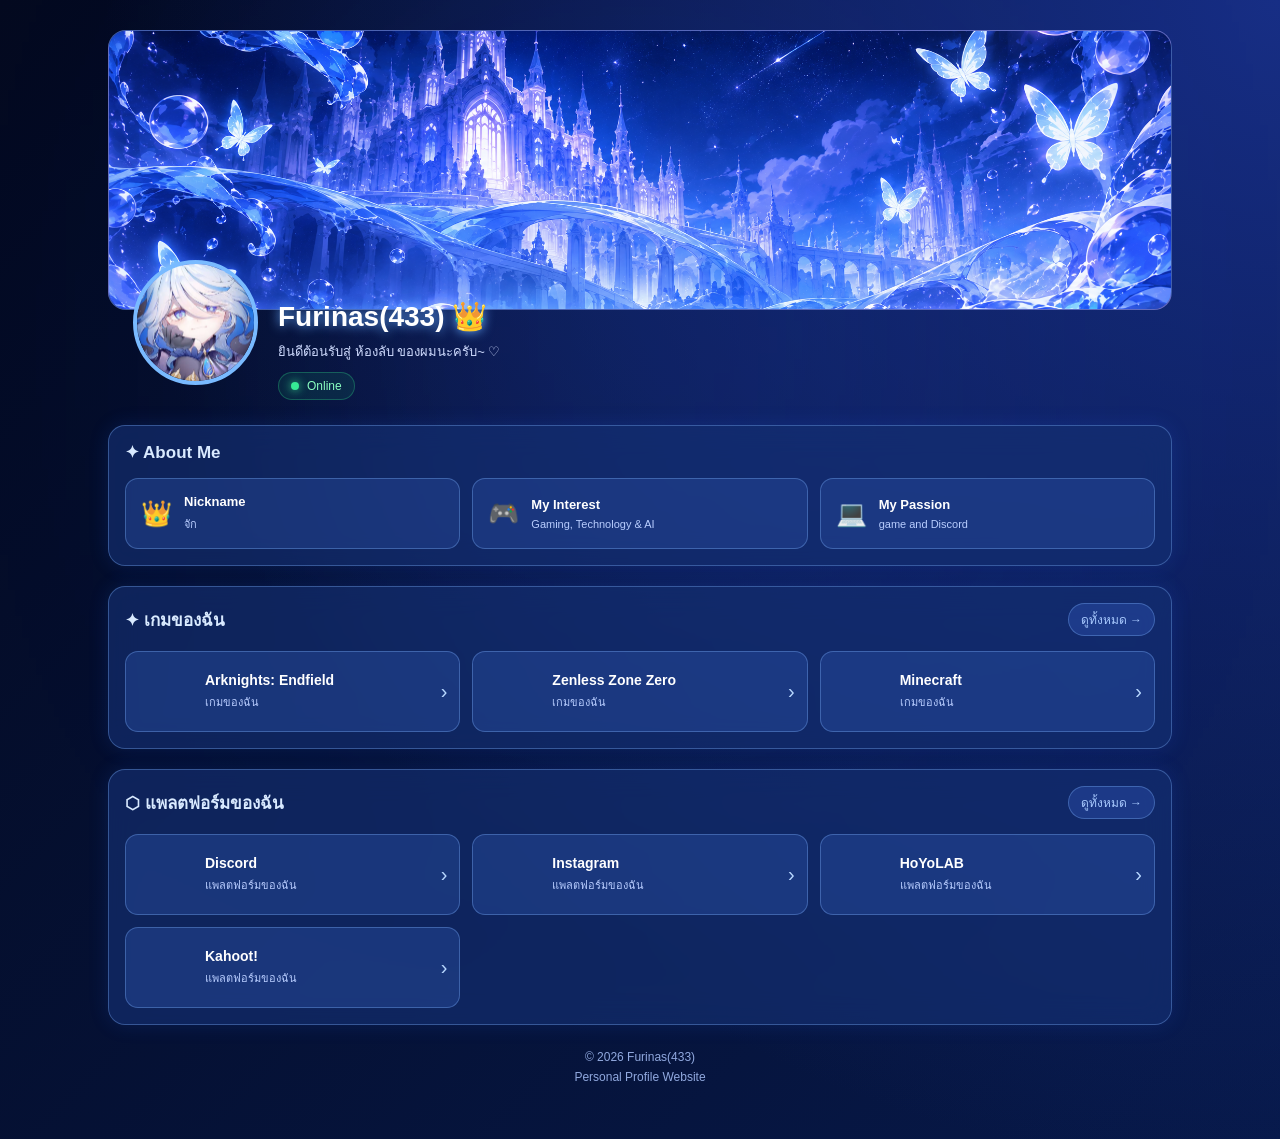
==== index.html @ 74229352 "Update index.html" ====
<!DOCTYPE html>
<html lang="th">

<head>
    <meta charset="UTF-8">
    <meta name="viewport" content="width=device-width, initial-scale=1.0">

    <title>Furinas(433) | My Profile</title>

    <meta name="description"
        content="Welcome to Furinas(433) personal profile">

    <meta name="theme-color" content="#07194a">

    <link rel="stylesheet" href="style.css">
</head>

<body>

    <div class="background-glow"></div>

    <main class="container">

        <!-- PROFILE -->

        <section class="profile-section">

            <div class="banner">
                <img src="assets/dac7e31b39fbcbecc835e77c0aeea95e2372d7ae2f9795c9f691d461fdf12d91.png
" alt="Profile Banner">
            </div>

            <div class="profile-info">

                <div class="profile-avatar">
                    <img src="assets/images.jpeg" alt="Profile">
                </div>

                <div class="profile-text">

                    <h1>Furinas(433) 👑</h1>

                    <p>
                        ยินดีต้อนรับสู่ ห้องลับ ของผมนะครับ~ ♡
                    </p>

                    <div class="online-status">
                        <span class="status-dot"></span>
                        <span>Online</span>
                    </div>

                </div>

            </div>

        </section>


        <!-- ABOUT ME -->

        <section class="content-section about-section">

            <div class="section-header">
                <h2>✦ About Me</h2>
            </div>

            <div class="about-content">

                <div class="about-item">
                    <span class="about-icon">👑</span>
                    <div>
                        <h3>Nickname</h3>
                        <p>จัก</p>
                    </div>
                </div>

                <div class="about-item">
                    <span class="about-icon">🎮</span>
                    <div>
                        <h3>My Interest</h3>
                        <p>Gaming, Technology & AI</p>
                    </div>
                </div>

                <div class="about-item">
                    <span class="about-icon">💻</span>
                    <div>
                        <h3>My Passion</h3>
                        <p>game and Discord</p>
                    </div>
                </div>

            </div>

        </section>


        <!-- GAMES -->

        <section class="content-section">

            <div class="section-header">
                <h2>✦ เกมของฉัน</h2>
                <a href="detail.html?type=games">ดูทั้งหมด →</a>
            </div>

            <div class="card-container" id="gamesGrid"></div>

        </section>


        <!-- PLATFORMS -->

        <section class="content-section">

            <div class="section-header">
                <h2>⬡ แพลตฟอร์มของฉัน</h2>
                <a href="detail.html?type=platforms">ดูทั้งหมด →</a>
            </div>

            <div class="card-container" id="platformsGrid"></div>

        </section>


        <!-- FOOTER -->

        <footer>
            <p>© 2026 Furinas(433)</p>
            <p>Personal Profile Website</p>
        </footer>

    </main>

    <script src="main.js"></script>

</body>
</html>
---- style.css ----
/* =====================================
   FURINAS(433) PROFILE WEBSITE
   COMPLETE STYLESHEET
===================================== */

:root {
    --blue: #398cff;
    --light-blue: #79c5ff;
    --purple: #765cff;
    --dark: #050b29;
    --glass: rgba(20, 48, 115, 0.65);
    --border: rgba(130, 180, 255, 0.35);
}

* {
    margin: 0;
    padding: 0;
    box-sizing: border-box;
}

body {
    min-height: 100vh;
    font-family: Arial, sans-serif;
    color: white;

    background:
        radial-gradient(circle at 50% 0%, #172e85, transparent 45%),
        linear-gradient(135deg, #03091f, #07194a, #100b35);

    background-size: 200% 200%;
    animation: backgroundMove 15s ease infinite;

    overflow-x: hidden;
}

@keyframes backgroundMove {
    0% { background-position: 0% 50%; }
    50% { background-position: 100% 50%; }
    100% { background-position: 0% 50%; }
}

/* BACKGROUND GLOW */

.background-glow {
    position: fixed;
    width: 500px;
    height: 500px;
    background: #315eff;
    filter: blur(180px);
    opacity: 0.2;
    top: 10%;
    left: 30%;
    pointer-events: none;
    z-index: -1;

    animation: glowMove 8s ease-in-out infinite alternate;
}

@keyframes glowMove {
    from {
        transform: translate(-30px, -20px);
        opacity: 0.15;
    }

    to {
        transform: translate(40px, 30px);
        opacity: 0.35;
    }
}

/* MAIN CONTAINER */

.container {
    width: 100%;
    max-width: 1100px;
    margin: auto;
    padding: 30px 18px;
}

/* PROFILE */

.profile-section {
    position: relative;
    margin-bottom: 25px;
}

.banner {
    width: 100%;
    height: 280px;
    overflow: hidden;
    border-radius: 18px;
    border: 1px solid var(--border);

    background: linear-gradient(120deg, #182c79, #5948a5);

    animation: bannerGlow 4s ease-in-out infinite alternate;
}

.banner img {
    width: 100%;
    height: 100%;
    object-fit: cover;
}

@keyframes bannerGlow {
    from {
        box-shadow: 0 0 15px #2865ff44;
    }

    to {
        box-shadow: 0 0 30px #765cff88;
    }
}

/* PROFILE INFO */

.profile-info {
    display: flex;
    align-items: center;
    gap: 20px;
    margin-top: -65px;
    padding-left: 25px;
    position: relative;
}

.profile-avatar {
    width: 125px;
    height: 125px;
    border-radius: 50%;
    overflow: hidden;
    border: 4px solid #79baff;
    background: #182d6d;
    flex-shrink: 0;

    animation: avatarGlow 3s ease-in-out infinite alternate;
}

.profile-avatar img {
    width: 100%;
    height: 100%;
    object-fit: cover;
}

@keyframes avatarGlow {
    from { box-shadow: 0 0 10px #398cff; }
    to { box-shadow: 0 0 25px #765cff; }
}

.profile-text {
    padding-top: 55px;
}

.profile-text h1 {
    font-size: 28px;
    text-shadow: 0 0 12px #65aaff;
}

.profile-text p {
    margin-top: 8px;
    font-size: 13px;
    color: #d0dcff;
}

/* ONLINE STATUS */

.online-status {
    display: inline-flex;
    align-items: center;
    gap: 8px;
    margin-top: 10px;
    padding: 6px 12px;
    border-radius: 20px;

    background: rgba(30, 180, 110, 0.12);
    border: 1px solid rgba(50, 220, 140, 0.3);

    color: #8affc1;
    font-size: 12px;
}

.status-dot {
    width: 8px;
    height: 8px;
    border-radius: 50%;
    background: #36e995;
    box-shadow: 0 0 10px #36e995;

    animation: statusPulse 2s infinite;
}

@keyframes statusPulse {
    0%, 100% {
        opacity: 1;
        box-shadow: 0 0 10px #36e995;
    }

    50% {
        opacity: 0.5;
        box-shadow: 0 0 3px #36e995;
    }
}

/* CONTENT SECTION */

.content-section {
    margin-top: 20px;
    padding: 16px;
    border-radius: 17px;

    background: var(--glass);
    border: 1px solid var(--border);

    box-shadow: 0 0 20px rgba(40, 100, 255, 0.15);
    backdrop-filter: blur(15px);

    animation: fadeIn 0.8s ease both;
}

@keyframes fadeIn {
    from {
        opacity: 0;
        transform: translateY(20px);
    }

    to {
        opacity: 1;
        transform: translateY(0);
    }
}

/* SECTION HEADER */

.section-header {
    display: flex;
    align-items: center;
    justify-content: space-between;
    margin-bottom: 15px;
}

.section-header h2 {
    font-size: 17px;
    color: #d9eaff;
}

.section-header a {
    color: #a9caff;
    text-decoration: none;
    font-size: 12px;
    padding: 6px 12px;
    border-radius: 20px;

    background: rgba(80, 130, 255, 0.2);
    border: 1px solid var(--border);
}

.section-header a:hover {
    box-shadow: 0 0 12px #398cff;
}

/* ABOUT ME */

.about-content {
    display: grid;
    grid-template-columns: repeat(3, 1fr);
    gap: 12px;
}

.about-item {
    display: flex;
    align-items: center;
    gap: 12px;
    padding: 15px;
    border-radius: 13px;

    background: rgba(50, 90, 180, 0.3);
    border: 1px solid var(--border);

    transition: 0.3s ease;
}

.about-item:hover {
    border-color: var(--light-blue);
    box-shadow: 0 0 15px #398cff55;
    transform: translateY(-3px);
}

.about-icon {
    font-size: 25px;
}

.about-item h3 {
    font-size: 13px;
    margin-bottom: 6px;
}

.about-item p {
    font-size: 11px;
    color: #b9ceff;
}

/* CARD CONTAINER */

.card-container {
    display: grid;
    grid-template-columns: repeat(3, 1fr);
    gap: 12px;
}

/* GAME & PLATFORM CARD */

.item-card {
    display: flex;
    align-items: center;
    gap: 12px;
    min-width: 0;
    padding: 12px;
    border-radius: 13px;

    border: 1px solid var(--border);
    background: rgba(50, 90, 180, 0.35);

    text-decoration: none;
    color: white;

    transition: 0.3s ease;
    animation: cardAppear 0.7s ease both;
}

.item-card:hover {
    transform: translateY(-5px) scale(1.02);

    background: rgba(70, 120, 230, 0.45);

    box-shadow:
        0 0 15px #398cff88,
        0 0 30px #765cff44;

    border-color: var(--light-blue);
}

.item-card img {
    width: 55px;
    height: 55px;
    object-fit: cover;
    border-radius: 10px;
    flex-shrink: 0;
}

.item-info {
    flex: 1;
    min-width: 0;
}

.item-info h3 {
    font-size: 14px;
    overflow-wrap: anywhere;
}

.item-info p {
    font-size: 11px;
    color: #b9ceff;
    margin-top: 5px;
}

.item-arrow {
    color: #b8d8ff;
    font-size: 20px;
}

@keyframes cardAppear {
    from {
        opacity: 0;
        transform: translateY(15px);
    }

    to {
        opacity: 1;
        transform: translateY(0);
    }
}

/* DETAIL PAGE */

.back-button {
    display: inline-block;
    color: #b8d8ff;
    text-decoration: none;

    padding: 10px 16px;
    margin-bottom: 20px;

    border-radius: 10px;
    background: rgba(50, 90, 180, 0.35);
    border: 1px solid var(--border);
}

.back-button:hover {
    box-shadow: 0 0 15px #398cff;
}

.detail-hero {
    display: grid;
    grid-template-columns: 1fr 1.3fr;
    gap: 25px;
    padding: 22px;
    margin-top: 15px;

    border-radius: 18px;
    background: rgba(20, 48, 115, 0.65);
    border: 1px solid var(--border);

    box-shadow: 0 0 25px rgba(40, 100, 255, 0.2);
    animation: fadeIn 0.8s ease both;
}

.detail-image {
    width: 100%;
    aspect-ratio: 16 / 10;
    overflow: hidden;
    border-radius: 14px;

    background: linear-gradient(135deg, #182c79, #5948a5);
}

.detail-image img {
    width: 100%;
    height: 100%;
    object-fit: cover;
}

.detail-content {
    display: flex;
    flex-direction: column;
    justify-content: center;
}

.detail-label {
    color: #79c5ff;
    font-size: 11px;
    letter-spacing: 2px;
    margin-bottom: 15px;
}

.detail-content h1 {
    font-size: 26px;
    margin-bottom: 12px;
}

.detail-content p {
    color: #c4d5ff;
    line-height: 1.8;
}

/* FOOTER */

footer {
    text-align: center;
    padding: 25px 10px;
    color: #91a9df;
    font-size: 12px;
}

footer p + p {
    margin-top: 6px;
}

/* RESPONSIVE */

@media (max-width: 700px) {

    .container {
        padding: 15px 8px;
    }

    .banner {
        height: 190px;
        border-radius: 12px;
    }

    .profile-info {
        gap: 12px;
        padding-left: 12px;
        margin-top: -48px;
    }

    .profile-avatar {
        width: 95px;
        height: 95px;
    }

    .profile-text {
        padding-top: 40px;
    }

    .profile-text h1 {
        font-size: 21px;
    }

    .profile-text p {
        font-size: 11px;
    }

    .content-section {
        padding: 11px;
    }

    .about-content {
        grid-template-columns: 1fr;
    }

    .card-container {
        gap: 8px;
    }

    .item-card {
        padding: 8px;
        gap: 7px;
    }

    .item-card img {
        width: 42px;
        height: 42px;
    }

    .item-info h3 {
        font-size: 11px;
    }

    .item-info p {
        font-size: 9px;
    }

    .item-arrow {
        font-size: 14px;
    }

    .detail-hero {
        grid-template-columns: 1fr;
        padding: 14px;
    }

    .detail-content h1 {
        font-size: 21px;
    }
}

@media (max-width: 380px) {

    .card-container {
        grid-template-columns: 1fr;
    }

}

/* ACCESSIBILITY */

@media (prefers-reduced-motion: reduce) {

    *,
    *::before,
    *::after {
        animation-duration: 0.01ms !important;
        animation-iteration-count: 1 !important;
        transition-duration: 0.01ms !important;
    }

}
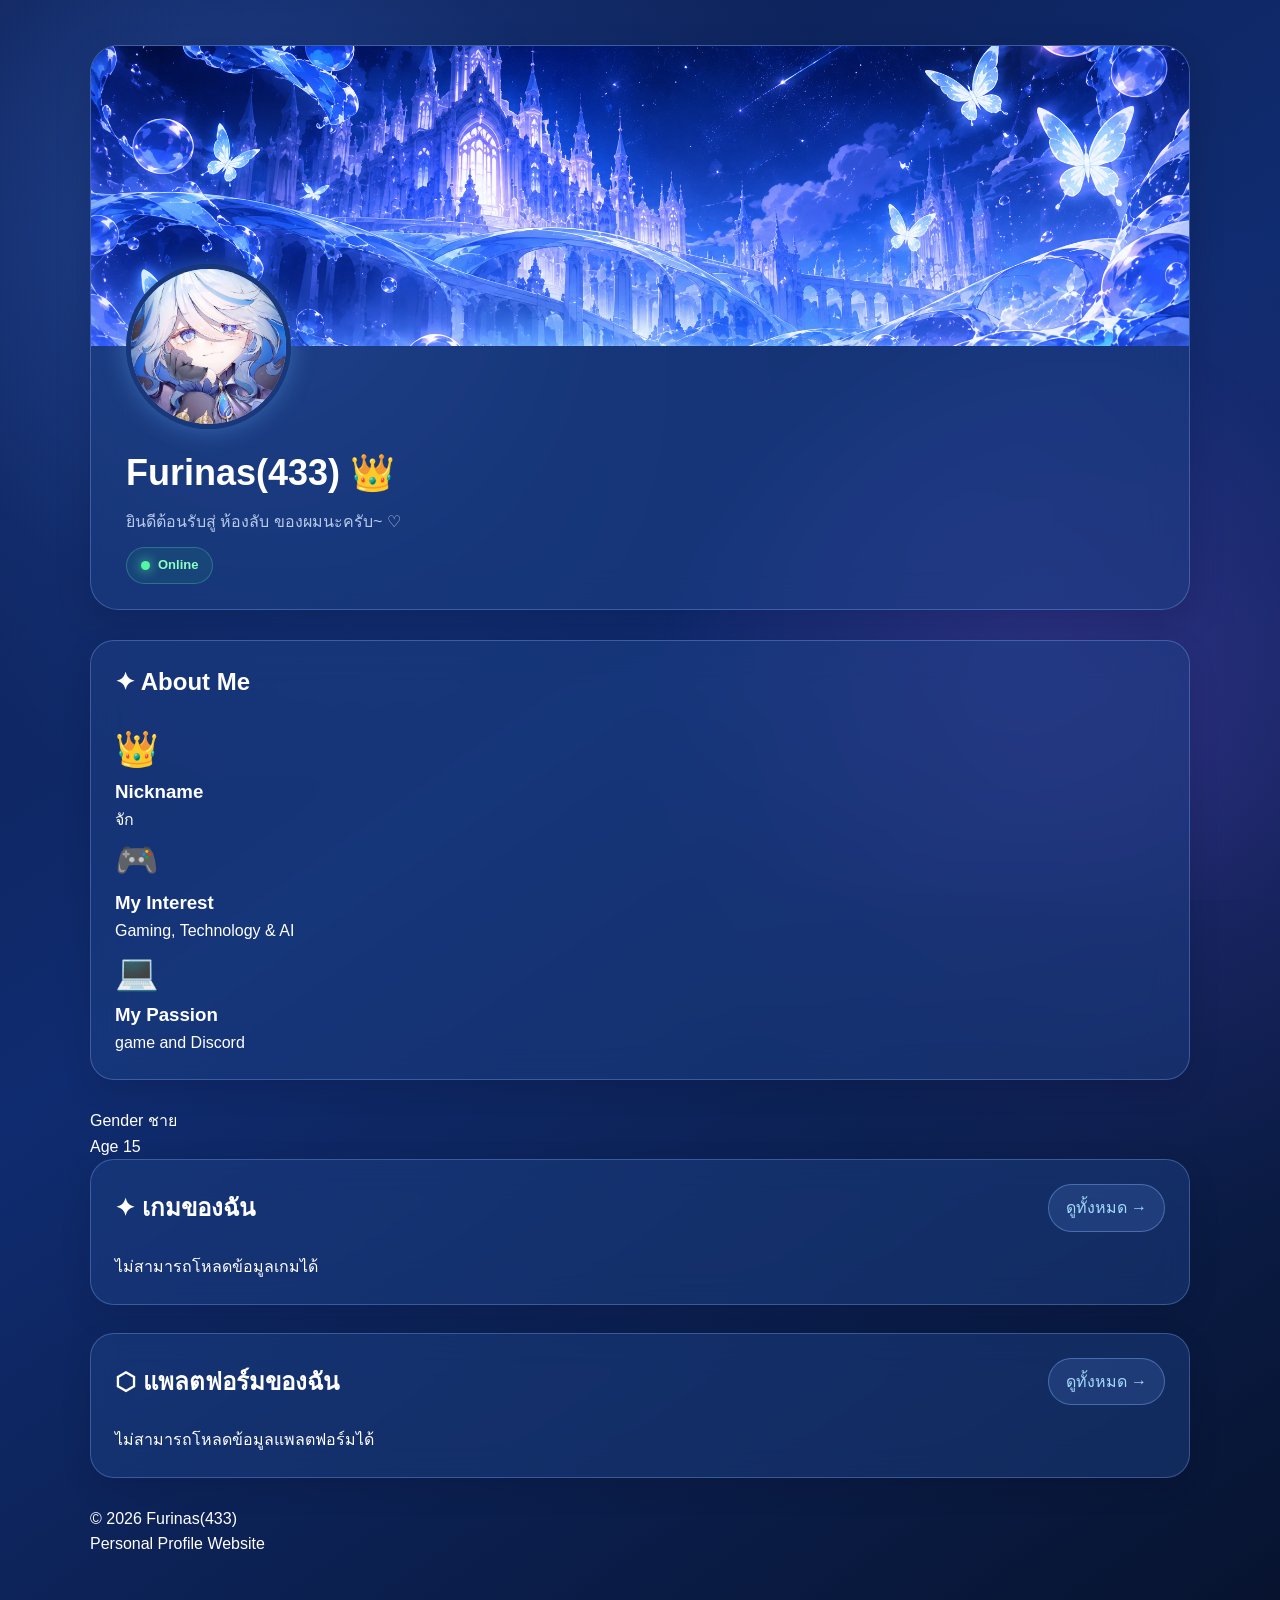
==== commit f56f4c93: "Update index.html" ====
--- a/index.html
+++ b/index.html
@@ -95,7 +95,17 @@
 
         </section>
 
+<div class="profile-info">
+    <div class="info-item">
+        <span class="info-label">Gender</span>
+        <span class="info-value">ชาย</span>
+    </div>
 
+    <div class="info-item">
+        <span class="info-label">Age</span>
+        <span class="info-value">15</span>
+    </div>
+</div>
         <!-- GAMES -->
 
         <section class="content-section">
--- a/style.css
+++ b/style.css
@@ -1,568 +1,785 @@
 
-/* =====================================
-   FURINAS(433) PROFILE WEBSITE
-   COMPLETE STYLESHEET
-===================================== */
+/* =========================================
+   FURINAS(433) - FUTURISTIC PROFILE
+   BLUE / PURPLE GLASS UI
+========================================= */
 
 :root {
-    --blue: #398cff;
-    --light-blue: #79c5ff;
-    --purple: #765cff;
-    --dark: #050b29;
-    --glass: rgba(20, 48, 115, 0.65);
-    --border: rgba(130, 180, 255, 0.35);
+  --blue: #70caff;
+  --light-blue: #a5dcff;
+  --purple: #9b83ff;
+  --dark: #07132f;
+  --dark-blue: #10275d;
+  --glass: rgba(30, 65, 135, 0.48);
+  --border: rgba(135, 180, 255, 0.32);
+  --white: #ffffff;
+  --muted: #b8cbed;
+  --radius: 24px;
 }
 
 * {
-    margin: 0;
-    padding: 0;
-    box-sizing: border-box;
+  margin: 0;
+  padding: 0;
+  box-sizing: border-box;
+}
+
+html {
+  scroll-behavior: smooth;
 }
 
 body {
-    min-height: 100vh;
-    font-family: Arial, sans-serif;
-    color: white;
-
-    background:
-        radial-gradient(circle at 50% 0%, #172e85, transparent 45%),
-        linear-gradient(135deg, #03091f, #07194a, #100b35);
-
-    background-size: 200% 200%;
-    animation: backgroundMove 15s ease infinite;
-
-    overflow-x: hidden;
-}
-
-@keyframes backgroundMove {
-    0% { background-position: 0% 50%; }
-    50% { background-position: 100% 50%; }
-    100% { background-position: 0% 50%; }
-}
-
-/* BACKGROUND GLOW */
+  min-height: 100vh;
+  font-family: Arial, "Noto Sans Thai", sans-serif;
+  color: var(--white);
+  background:
+    radial-gradient(
+      circle at 15% 10%,
+      rgba(47, 91, 190, 0.42),
+      transparent 35%
+    ),
+    radial-gradient(
+      circle at 90% 45%,
+      rgba(91, 58, 180, 0.24),
+      transparent 35%
+    ),
+    linear-gradient(
+      145deg,
+      #0b1b49,
+      #102c70 45%,
+      #07132f
+    );
+  overflow-x: hidden;
+  line-height: 1.6;
+}
+
+a {
+  color: inherit;
+  text-decoration: none;
+}
+
+button,
+input {
+  font: inherit;
+}
+
+img {
+  max-width: 100%;
+}
+
+/* =========================================
+   BACKGROUND
+========================================= */
 
 .background-glow {
-    position: fixed;
-    width: 500px;
-    height: 500px;
-    background: #315eff;
-    filter: blur(180px);
-    opacity: 0.2;
-    top: 10%;
-    left: 30%;
-    pointer-events: none;
-    z-index: -1;
-
-    animation: glowMove 8s ease-in-out infinite alternate;
-}
-
-@keyframes glowMove {
-    from {
-        transform: translate(-30px, -20px);
-        opacity: 0.15;
-    }
-
-    to {
-        transform: translate(40px, 30px);
-        opacity: 0.35;
-    }
-}
-
-/* MAIN CONTAINER */
+  position: fixed;
+  inset: 0;
+  pointer-events: none;
+  z-index: -1;
+  background:
+    radial-gradient(
+      circle at 20% 30%,
+      rgba(87, 150, 255, 0.12),
+      transparent 30%
+    ),
+    radial-gradient(
+      circle at 80% 75%,
+      rgba(159, 106, 255, 0.12),
+      transparent 30%
+    );
+  animation: backgroundPulse 8s ease-in-out infinite alternate;
+}
+
+@keyframes backgroundPulse {
+  from {
+    opacity: 0.55;
+  }
+
+  to {
+    opacity: 1;
+  }
+}
+
+/* =========================================
+   MAIN CONTAINER
+========================================= */
 
 .container {
-    width: 100%;
-    max-width: 1100px;
-    margin: auto;
-    padding: 30px 18px;
-}
-
-/* PROFILE */
+  position: relative;
+  width: min(100% - 30px, 1100px);
+  margin: 0 auto;
+  padding: 30px 0;
+}
+
+/* =========================================
+   PROFILE HEADER
+========================================= */
 
 .profile-section {
-    position: relative;
-    margin-bottom: 25px;
+  position: relative;
+  margin-bottom: 30px;
+  padding: 0 0 25px;
+  border: 1px solid var(--border);
+  border-radius: 28px;
+  background: var(--glass);
+  overflow: hidden;
+  backdrop-filter: blur(18px);
+  -webkit-backdrop-filter: blur(18px);
+  box-shadow: 0 12px 35px rgba(0, 0, 30, 0.18);
 }
 
 .banner {
-    width: 100%;
-    height: 280px;
-    overflow: hidden;
-    border-radius: 18px;
-    border: 1px solid var(--border);
-
-    background: linear-gradient(120deg, #182c79, #5948a5);
-
-    animation: bannerGlow 4s ease-in-out infinite alternate;
+  width: 100%;
+  height: 230px;
+  overflow: hidden;
+  background: linear-gradient(120deg, #244a9c, #59459d);
 }
 
 .banner img {
-    width: 100%;
-    height: 100%;
-    object-fit: cover;
-}
-
-@keyframes bannerGlow {
-    from {
-        box-shadow: 0 0 15px #2865ff44;
-    }
-
-    to {
-        box-shadow: 0 0 30px #765cff88;
-    }
-}
-
-/* PROFILE INFO */
-
-.profile-info {
-    display: flex;
+  width: 100%;
+  height: 100%;
+  display: block;
+  object-fit: cover;
+}
+
+.profile-avatar {
+  position: relative;
+  width: 145px;
+  height: 145px;
+  margin: -72px 0 15px 35px;
+  border-radius: 50%;
+  border: 5px solid #193879;
+  background: linear-gradient(135deg, #70caff, #9b83ff);
+  overflow: hidden;
+  box-shadow: 0 0 25px rgba(105, 178, 255, 0.4);
+}
+
+.profile-avatar img {
+  width: 100%;
+  height: 100%;
+  display: block;
+  object-fit: cover;
+}
+
+.profile-text {
+  padding: 0 35px;
+}
+
+.profile-text h1 {
+  font-size: clamp(25px, 5vw, 36px);
+  font-weight: 800;
+  margin-bottom: 7px;
+  overflow-wrap: anywhere;
+}
+
+.profile-text p {
+  color: var(--muted);
+  font-size: 16px;
+}
+
+/* ONLINE STATUS */
+
+.online-status {
+  display: inline-flex;
+  align-items: center;
+  gap: 8px;
+  margin-top: 13px;
+  padding: 7px 14px;
+  border: 1px solid rgba(100, 255, 180, 0.25);
+  border-radius: 30px;
+  background: rgba(30, 190, 120, 0.1);
+  color: #8dffc1;
+  font-size: 13px;
+  font-weight: 700;
+}
+
+.status-dot {
+  width: 9px;
+  height: 9px;
+  border-radius: 50%;
+  background: #55f5a3;
+  box-shadow: 0 0 12px #55f5a3;
+  animation: statusPulse 1.8s infinite;
+}
+
+@keyframes statusPulse {
+  50% {
+    opacity: 0.4;
+    box-shadow: 0 0 3px #55f5a3;
+  }
+}
+
+/* =========================================
+   GENERAL CONTENT SECTIONS
+========================================= */
+
+.content-section,
+.about-section,
+.games-section,
+.platforms-section,
+.section {
+  margin-bottom: 28px;
+  padding: 24px;
+  border: 1px solid var(--border);
+  border-radius: var(--radius);
+  background: var(--glass);
+  backdrop-filter: blur(18px);
+  -webkit-backdrop-filter: blur(18px);
+  box-shadow: 0 10px 30px rgba(0, 0, 30, 0.14);
+}
+
+/* SECTION HEADER */
+
+.section-header {
+  display: flex;
+  align-items: center;
+  justify-content: space-between;
+  gap: 15px;
+  margin-bottom: 22px;
+}
+
+.section-header h2 {
+  font-size: 24px;
+  font-weight: 800;
+  line-height: 1.4;
+}
+
+.section-header a,
+.view-all {
+  flex-shrink: 0;
+  padding: 10px 17px;
+  border: 1px solid rgba(135, 180, 255, 0.4);
+  border-radius: 30px;
+  background: rgba(100, 145, 230, 0.17);
+  color: var(--light-blue);
+  transition: 0.25s ease;
+}
+
+.section-header a:hover,
+.view-all:hover {
+  background: rgba(115, 170, 255, 0.3);
+  box-shadow: 0 0 18px rgba(105, 175, 255, 0.2);
+}
+
+/* =========================================
+   ABOUT ME
+========================================= */
+
+.about-grid {
+  display: grid;
+  grid-template-columns: 1fr;
+  gap: 14px;
+}
+
+.about-card {
+  display: flex;
+  align-items: center;
+  gap: 17px;
+  padding: 20px;
+  border: 1px solid var(--border);
+  border-radius: 19px;
+  background: rgba(105, 150, 225, 0.13);
+  transition: 0.25s ease;
+}
+
+.about-card:hover {
+  transform: translateY(-3px);
+  border-color: var(--blue);
+  background: rgba(105, 150, 225, 0.22);
+}
+
+.about-icon {
+  font-size: 35px;
+  flex-shrink: 0;
+}
+
+.about-info h3 {
+  font-size: 18px;
+  margin-bottom: 3px;
+}
+
+.about-info p {
+  color: var(--muted);
+  font-size: 15px;
+  overflow-wrap: anywhere;
+}
+
+/* =========================================
+   GAME AND PLATFORM CARDS
+   HORIZONTAL LONG STYLE
+========================================= */
+
+.card-container,
+#gamesGrid,
+#platformsGrid {
+  display: grid;
+  grid-template-columns: minmax(0, 1fr);
+  gap: 14px;
+  width: 100%;
+}
+
+/* CARD */
+
+.item-card {
+  display: flex;
+  flex-direction: row;
+  align-items: center;
+  gap: 18px;
+  width: 100%;
+  min-width: 0;
+  min-height: 108px;
+  padding: 15px 19px;
+  border: 1px solid var(--border);
+  border-radius: 21px;
+  background: rgba(80, 125, 210, 0.16);
+  transition:
+    transform 0.25s ease,
+    border-color 0.25s ease,
+    background 0.25s ease,
+    box-shadow 0.25s ease;
+}
+
+.item-card:hover {
+  transform: translateY(-3px);
+  border-color: rgba(125, 210, 255, 0.8);
+  background: rgba(95, 145, 235, 0.25);
+  box-shadow: 0 8px 25px rgba(75, 155, 255, 0.16);
+}
+
+/* CARD IMAGE */
+
+.item-card img {
+  flex: 0 0 76px;
+  width: 76px;
+  height: 76px;
+  object-fit: contain;
+  border-radius: 15px;
+}
+
+/* CARD INFO */
+
+.item-info {
+  flex: 1;
+  min-width: 0;
+  text-align: left;
+}
+
+.item-info h3 {
+  color: #fff;
+  font-size: 18px;
+  font-weight: 800;
+  line-height: 1.45;
+  overflow-wrap: anywhere;
+  word-break: normal;
+}
+
+.item-info p {
+  margin-top: 5px;
+  color: var(--muted);
+  font-size: 14px;
+  line-height: 1.5;
+  overflow-wrap: anywhere;
+}
+
+/* CARD ARROW */
+
+.item-arrow {
+  flex-shrink: 0;
+  margin-left: auto;
+  color: var(--light-blue);
+  font-size: 27px;
+  transition: transform 0.25s ease;
+}
+
+.item-card:hover .item-arrow {
+  transform: translateX(5px);
+}
+
+/* =========================================
+   DETAIL PAGE
+========================================= */
+
+.back-button {
+  display: inline-flex;
+  align-items: center;
+  gap: 9px;
+  margin-bottom: 22px;
+  padding: 11px 18px;
+  border: 1px solid var(--border);
+  border-radius: 30px;
+  background: rgba(80, 125, 210, 0.2);
+  color: var(--light-blue);
+  transition: 0.25s ease;
+}
+
+.back-button:hover {
+  background: rgba(105, 160, 255, 0.3);
+  transform: translateX(-3px);
+}
+
+/* DETAIL HERO */
+
+.detail-hero {
+  display: flex;
+  flex-direction: column;
+  gap: 22px;
+  padding: 24px;
+  margin-bottom: 24px;
+  border: 1px solid var(--border);
+  border-radius: 27px;
+  background: var(--glass);
+  backdrop-filter: blur(18px);
+  -webkit-backdrop-filter: blur(18px);
+  box-shadow: 0 12px 35px rgba(0, 0, 30, 0.17);
+}
+
+.detail-image {
+  width: 100%;
+  height: 280px;
+  overflow: hidden;
+  border-radius: 21px;
+  background: linear-gradient(135deg, #203c82, #59439b);
+}
+
+.detail-image img {
+  display: block;
+  width: 100%;
+  height: 100%;
+  object-fit: cover;
+}
+
+.detail-content {
+  min-width: 0;
+}
+
+.detail-label {
+  display: inline-block;
+  margin-bottom: 10px;
+  color: var(--blue);
+  font-size: 13px;
+  font-weight: 700;
+  letter-spacing: 3px;
+}
+
+.detail-content h1 {
+  font-size: clamp(25px, 5vw, 34px);
+  line-height: 1.4;
+  overflow-wrap: anywhere;
+}
+
+.detail-content p {
+  margin-top: 10px;
+  color: var(--muted);
+  font-size: 17px;
+}
+
+/* DETAIL SECTIONS */
+
+.detail-sections {
+  display: grid;
+  gap: 20px;
+  margin-bottom: 30px;
+}
+
+.detail-section {
+  padding: 24px;
+  border: 1px solid var(--border);
+  border-radius: 23px;
+  background: var(--glass);
+  backdrop-filter: blur(18px);
+  -webkit-backdrop-filter: blur(18px);
+  box-shadow: 0 10px 30px rgba(0, 0, 30, 0.15);
+  overflow: hidden;
+}
+
+.detail-section h2 {
+  display: flex;
+  align-items: center;
+  gap: 12px;
+  margin-bottom: 20px;
+  color: #fff;
+  font-size: 22px;
+  font-weight: 800;
+}
+
+.detail-section h2::before {
+  content: "";
+  width: 5px;
+  height: 26px;
+  flex-shrink: 0;
+  border-radius: 10px;
+  background: linear-gradient(180deg, var(--blue), var(--purple));
+  box-shadow: 0 0 14px rgba(112, 202, 255, 0.65);
+}
+
+/* DETAIL FIELDS */
+
+.detail-fields {
+  display: grid;
+  grid-template-columns: minmax(0, 1fr);
+  gap: 12px;
+}
+
+.detail-field {
+  display: flex;
+  flex-direction: column;
+  gap: 7px;
+  min-width: 0;
+  padding: 17px 19px;
+  border: 1px solid rgba(150, 190, 255, 0.2);
+  border-radius: 16px;
+  background: rgba(90, 130, 210, 0.13);
+  transition: 0.25s ease;
+}
+
+.detail-field:hover {
+  border-color: rgba(120, 190, 255, 0.6);
+  background: rgba(100, 145, 230, 0.2);
+}
+
+.detail-field-label {
+  color: var(--blue);
+  font-size: 13px;
+  font-weight: 700;
+  letter-spacing: 0.4px;
+}
+
+.detail-field-value {
+  color: #fff;
+  font-size: 17px;
+  font-weight: 600;
+  line-height: 1.6;
+  overflow-wrap: anywhere;
+}
+
+/* =========================================
+   GALLERY
+========================================= */
+
+.detail-gallery {
+  display: grid;
+  grid-template-columns: repeat(2, minmax(0, 1fr));
+  gap: 14px;
+}
+
+.detail-gallery img {
+  display: block;
+  width: 100%;
+  aspect-ratio: 16 / 10;
+  object-fit: cover;
+  border: 1px solid var(--border);
+  border-radius: 17px;
+  background: rgba(90, 120, 200, 0.2);
+  transition: 0.3s ease;
+}
+
+.detail-gallery img:hover {
+  transform: scale(1.025);
+  border-color: var(--blue);
+  box-shadow: 0 0 22px rgba(100, 180, 255, 0.25);
+}
+
+/* =========================================
+   FOOTER
+========================================= */
+
+.footer {
+  padding: 25px 10px;
+  text-align: center;
+  color: #a9bee4;
+  font-size: 14px;
+  line-height: 2;
+}
+
+/* =========================================
+   TABLET
+========================================= */
+
+@media (min-width: 700px) {
+  .container {
+    width: min(100% - 50px, 1100px);
+    padding: 45px 0;
+  }
+
+  .banner {
+    height: 300px;
+  }
+
+  .profile-avatar {
+    width: 165px;
+    height: 165px;
+    margin-top: -82px;
+  }
+
+  .detail-fields {
+    grid-template-columns: repeat(2, minmax(0, 1fr));
+  }
+
+  .detail-hero {
+    flex-direction: row;
     align-items: center;
-    gap: 20px;
-    margin-top: -65px;
-    padding-left: 25px;
-    position: relative;
-}
-
-.profile-avatar {
-    width: 125px;
-    height: 125px;
-    border-radius: 50%;
-    overflow: hidden;
-    border: 4px solid #79baff;
-    background: #182d6d;
-    flex-shrink: 0;
-
-    animation: avatarGlow 3s ease-in-out infinite alternate;
-}
-
-.profile-avatar img {
-    width: 100%;
-    height: 100%;
-    object-fit: cover;
-}
-
-@keyframes avatarGlow {
-    from { box-shadow: 0 0 10px #398cff; }
-    to { box-shadow: 0 0 25px #765cff; }
-}
-
-.profile-text {
-    padding-top: 55px;
-}
-
-.profile-text h1 {
-    font-size: 28px;
-    text-shadow: 0 0 12px #65aaff;
-}
-
-.profile-text p {
-    margin-top: 8px;
-    font-size: 13px;
-    color: #d0dcff;
-}
-
-/* ONLINE STATUS */
-
-.online-status {
-    display: inline-flex;
+  }
+
+  .detail-image {
+    flex: 0 0 42%;
+    height: 260px;
+  }
+
+  .detail-content {
+    flex: 1;
+  }
+}
+
+/* =========================================
+   MOBILE
+========================================= */
+
+@media (max-width: 600px) {
+  .container {
+    width: calc(100% - 24px);
+    padding: 20px 0;
+  }
+
+  .profile-section {
+    border-radius: 23px;
+  }
+
+  .banner {
+    height: 185px;
+  }
+
+  .profile-avatar {
+    width: 120px;
+    height: 120px;
+    margin: -60px 0 13px 22px;
+  }
+
+  .profile-text {
+    padding: 0 22px;
+  }
+
+  .profile-text h1 {
+    font-size: 26px;
+  }
+
+  .content-section,
+  .about-section,
+  .games-section,
+  .platforms-section,
+  .section {
+    padding: 18px;
+    border-radius: 21px;
+  }
+
+  .section-header {
     align-items: center;
     gap: 8px;
-    margin-top: 10px;
-    padding: 6px 12px;
+  }
+
+  .section-header h2 {
+    font-size: 19px;
+  }
+
+  .section-header a,
+  .view-all {
+    padding: 8px 12px;
+    font-size: 13px;
+  }
+
+  .item-card {
+    min-height: 96px;
+    padding: 13px 15px;
+    gap: 14px;
+    border-radius: 18px;
+  }
+
+  .item-card img {
+    flex-basis: 65px;
+    width: 65px;
+    height: 65px;
+  }
+
+  .item-info h3 {
+    font-size: 16px;
+  }
+
+  .item-info p {
+    font-size: 13px;
+  }
+
+  .detail-hero {
+    padding: 17px;
+    gap: 18px;
+    border-radius: 22px;
+  }
+
+  .detail-image {
+    height: 210px;
+    border-radius: 17px;
+  }
+
+  .detail-content h1 {
+    font-size: 25px;
+  }
+
+  .detail-section {
+    padding: 18px;
     border-radius: 20px;
-
-    background: rgba(30, 180, 110, 0.12);
-    border: 1px solid rgba(50, 220, 140, 0.3);
-
-    color: #8affc1;
-    font-size: 12px;
-}
-
-.status-dot {
-    width: 8px;
-    height: 8px;
-    border-radius: 50%;
-    background: #36e995;
-    box-shadow: 0 0 10px #36e995;
-
-    animation: statusPulse 2s infinite;
-}
-
-@keyframes statusPulse {
-    0%, 100% {
-        opacity: 1;
-        box-shadow: 0 0 10px #36e995;
-    }
-
-    50% {
-        opacity: 0.5;
-        box-shadow: 0 0 3px #36e995;
-    }
-}
-
-/* CONTENT SECTION */
-
-.content-section {
-    margin-top: 20px;
-    padding: 16px;
-    border-radius: 17px;
-
-    background: var(--glass);
-    border: 1px solid var(--border);
-
-    box-shadow: 0 0 20px rgba(40, 100, 255, 0.15);
-    backdrop-filter: blur(15px);
-
-    animation: fadeIn 0.8s ease both;
-}
-
-@keyframes fadeIn {
-    from {
-        opacity: 0;
-        transform: translateY(20px);
-    }
-
-    to {
-        opacity: 1;
-        transform: translateY(0);
-    }
-}
-
-/* SECTION HEADER */
-
-.section-header {
-    display: flex;
-    align-items: center;
-    justify-content: space-between;
-    margin-bottom: 15px;
-}
-
-.section-header h2 {
+  }
+
+  .detail-section h2 {
+    font-size: 20px;
+  }
+
+  .detail-field {
+    padding: 15px;
+  }
+
+  .detail-field-value {
+    font-size: 16px;
+  }
+
+  .detail-gallery {
+    gap: 10px;
+  }
+}
+
+/* SMALL MOBILE */
+
+@media (max-width: 380px) {
+  .item-card {
+    gap: 11px;
+    padding: 12px;
+  }
+
+  .item-card img {
+    flex-basis: 56px;
+    width: 56px;
+    height: 56px;
+  }
+
+  .item-info h3 {
+    font-size: 15px;
+  }
+
+  .section-header h2 {
     font-size: 17px;
-    color: #d9eaff;
-}
-
-.section-header a {
-    color: #a9caff;
-    text-decoration: none;
-    font-size: 12px;
-    padding: 6px 12px;
-    border-radius: 20px;
-
-    background: rgba(80, 130, 255, 0.2);
-    border: 1px solid var(--border);
-}
-
-.section-header a:hover {
-    box-shadow: 0 0 12px #398cff;
-}
-
-/* ABOUT ME */
-
-.about-content {
-    display: grid;
-    grid-template-columns: repeat(3, 1fr);
-    gap: 12px;
-}
-
-.about-item {
-    display: flex;
-    align-items: center;
-    gap: 12px;
-    padding: 15px;
-    border-radius: 13px;
-
-    background: rgba(50, 90, 180, 0.3);
-    border: 1px solid var(--border);
-
-    transition: 0.3s ease;
-}
-
-.about-item:hover {
-    border-color: var(--light-blue);
-    box-shadow: 0 0 15px #398cff55;
-    transform: translateY(-3px);
-}
-
-.about-icon {
-    font-size: 25px;
-}
-
-.about-item h3 {
-    font-size: 13px;
-    margin-bottom: 6px;
-}
-
-.about-item p {
-    font-size: 11px;
-    color: #b9ceff;
-}
-
-/* CARD CONTAINER */
-
-.card-container {
-    display: grid;
-    grid-template-columns: repeat(3, 1fr);
-    gap: 12px;
-}
-
-/* GAME & PLATFORM CARD */
-
-.item-card {
-    display: flex;
-    align-items: center;
-    gap: 12px;
-    min-width: 0;
-    padding: 12px;
-    border-radius: 13px;
-
-    border: 1px solid var(--border);
-    background: rgba(50, 90, 180, 0.35);
-
-    text-decoration: none;
-    color: white;
-
-    transition: 0.3s ease;
-    animation: cardAppear 0.7s ease both;
-}
-
-.item-card:hover {
-    transform: translateY(-5px) scale(1.02);
-
-    background: rgba(70, 120, 230, 0.45);
-
-    box-shadow:
-        0 0 15px #398cff88,
-        0 0 30px #765cff44;
-
-    border-color: var(--light-blue);
-}
-
-.item-card img {
-    width: 55px;
-    height: 55px;
-    object-fit: cover;
-    border-radius: 10px;
-    flex-shrink: 0;
-}
-
-.item-info {
-    flex: 1;
-    min-width: 0;
-}
-
-.item-info h3 {
-    font-size: 14px;
-    overflow-wrap: anywhere;
-}
-
-.item-info p {
-    font-size: 11px;
-    color: #b9ceff;
-    margin-top: 5px;
-}
-
-.item-arrow {
-    color: #b8d8ff;
-    font-size: 20px;
-}
-
-@keyframes cardAppear {
-    from {
-        opacity: 0;
-        transform: translateY(15px);
-    }
-
-    to {
-        opacity: 1;
-        transform: translateY(0);
-    }
-}
-
-/* DETAIL PAGE */
-
-.back-button {
-    display: inline-block;
-    color: #b8d8ff;
-    text-decoration: none;
-
-    padding: 10px 16px;
-    margin-bottom: 20px;
-
-    border-radius: 10px;
-    background: rgba(50, 90, 180, 0.35);
-    border: 1px solid var(--border);
-}
-
-.back-button:hover {
-    box-shadow: 0 0 15px #398cff;
-}
-
-.detail-hero {
-    display: grid;
-    grid-template-columns: 1fr 1.3fr;
-    gap: 25px;
-    padding: 22px;
-    margin-top: 15px;
-
-    border-radius: 18px;
-    background: rgba(20, 48, 115, 0.65);
-    border: 1px solid var(--border);
-
-    box-shadow: 0 0 25px rgba(40, 100, 255, 0.2);
-    animation: fadeIn 0.8s ease both;
-}
-
-.detail-image {
-    width: 100%;
-    aspect-ratio: 16 / 10;
-    overflow: hidden;
-    border-radius: 14px;
-
-    background: linear-gradient(135deg, #182c79, #5948a5);
-}
-
-.detail-image img {
-    width: 100%;
-    height: 100%;
-    object-fit: cover;
-}
-
-.detail-content {
-    display: flex;
-    flex-direction: column;
-    justify-content: center;
-}
-
-.detail-label {
-    color: #79c5ff;
-    font-size: 11px;
-    letter-spacing: 2px;
-    margin-bottom: 15px;
-}
-
-.detail-content h1 {
-    font-size: 26px;
-    margin-bottom: 12px;
-}
-
-.detail-content p {
-    color: #c4d5ff;
-    line-height: 1.8;
-}
-
-/* FOOTER */
-
-footer {
-    text-align: center;
-    padding: 25px 10px;
-    color: #91a9df;
-    font-size: 12px;
-}
-
-footer p + p {
-    margin-top: 6px;
-}
-
-/* RESPONSIVE */
-
-@media (max-width: 700px) {
-
-    .container {
-        padding: 15px 8px;
-    }
-
-    .banner {
-        height: 190px;
-        border-radius: 12px;
-    }
-
-    .profile-info {
-        gap: 12px;
-        padding-left: 12px;
-        margin-top: -48px;
-    }
-
-    .profile-avatar {
-        width: 95px;
-        height: 95px;
-    }
-
-    .profile-text {
-        padding-top: 40px;
-    }
-
-    .profile-text h1 {
-        font-size: 21px;
-    }
-
-    .profile-text p {
-        font-size: 11px;
-    }
-
-    .content-section {
-        padding: 11px;
-    }
-
-    .about-content {
-        grid-template-columns: 1fr;
-    }
-
-    .card-container {
-        gap: 8px;
-    }
-
-    .item-card {
-        padding: 8px;
-        gap: 7px;
-    }
-
-    .item-card img {
-        width: 42px;
-        height: 42px;
-    }
-
-    .item-info h3 {
-        font-size: 11px;
-    }
-
-    .item-info p {
-        font-size: 9px;
-    }
-
-    .item-arrow {
-        font-size: 14px;
-    }
-
-    .detail-hero {
-        grid-template-columns: 1fr;
-        padding: 14px;
-    }
-
-    .detail-content h1 {
-        font-size: 21px;
-    }
-}
-
-@media (max-width: 380px) {
-
-    .card-container {
-        grid-template-columns: 1fr;
-    }
-
-}
-
-/* ACCESSIBILITY */
+  }
+
+  .detail-gallery {
+    grid-template-columns: 1fr;
+  }
+}
+
+/* =========================================
+   ACCESSIBILITY
+========================================= */
 
 @media (prefers-reduced-motion: reduce) {
-
-    *,
-    *::before,
-    *::after {
-        animation-duration: 0.01ms !important;
-        animation-iteration-count: 1 !important;
-        transition-duration: 0.01ms !important;
-    }
-
-}
+  *,
+  *::before,
+  *::after {
+    scroll-behavior: auto !important;
+    animation-duration: 0.01ms !important;
+    transition-duration: 0.01ms !important;
+  }
+}
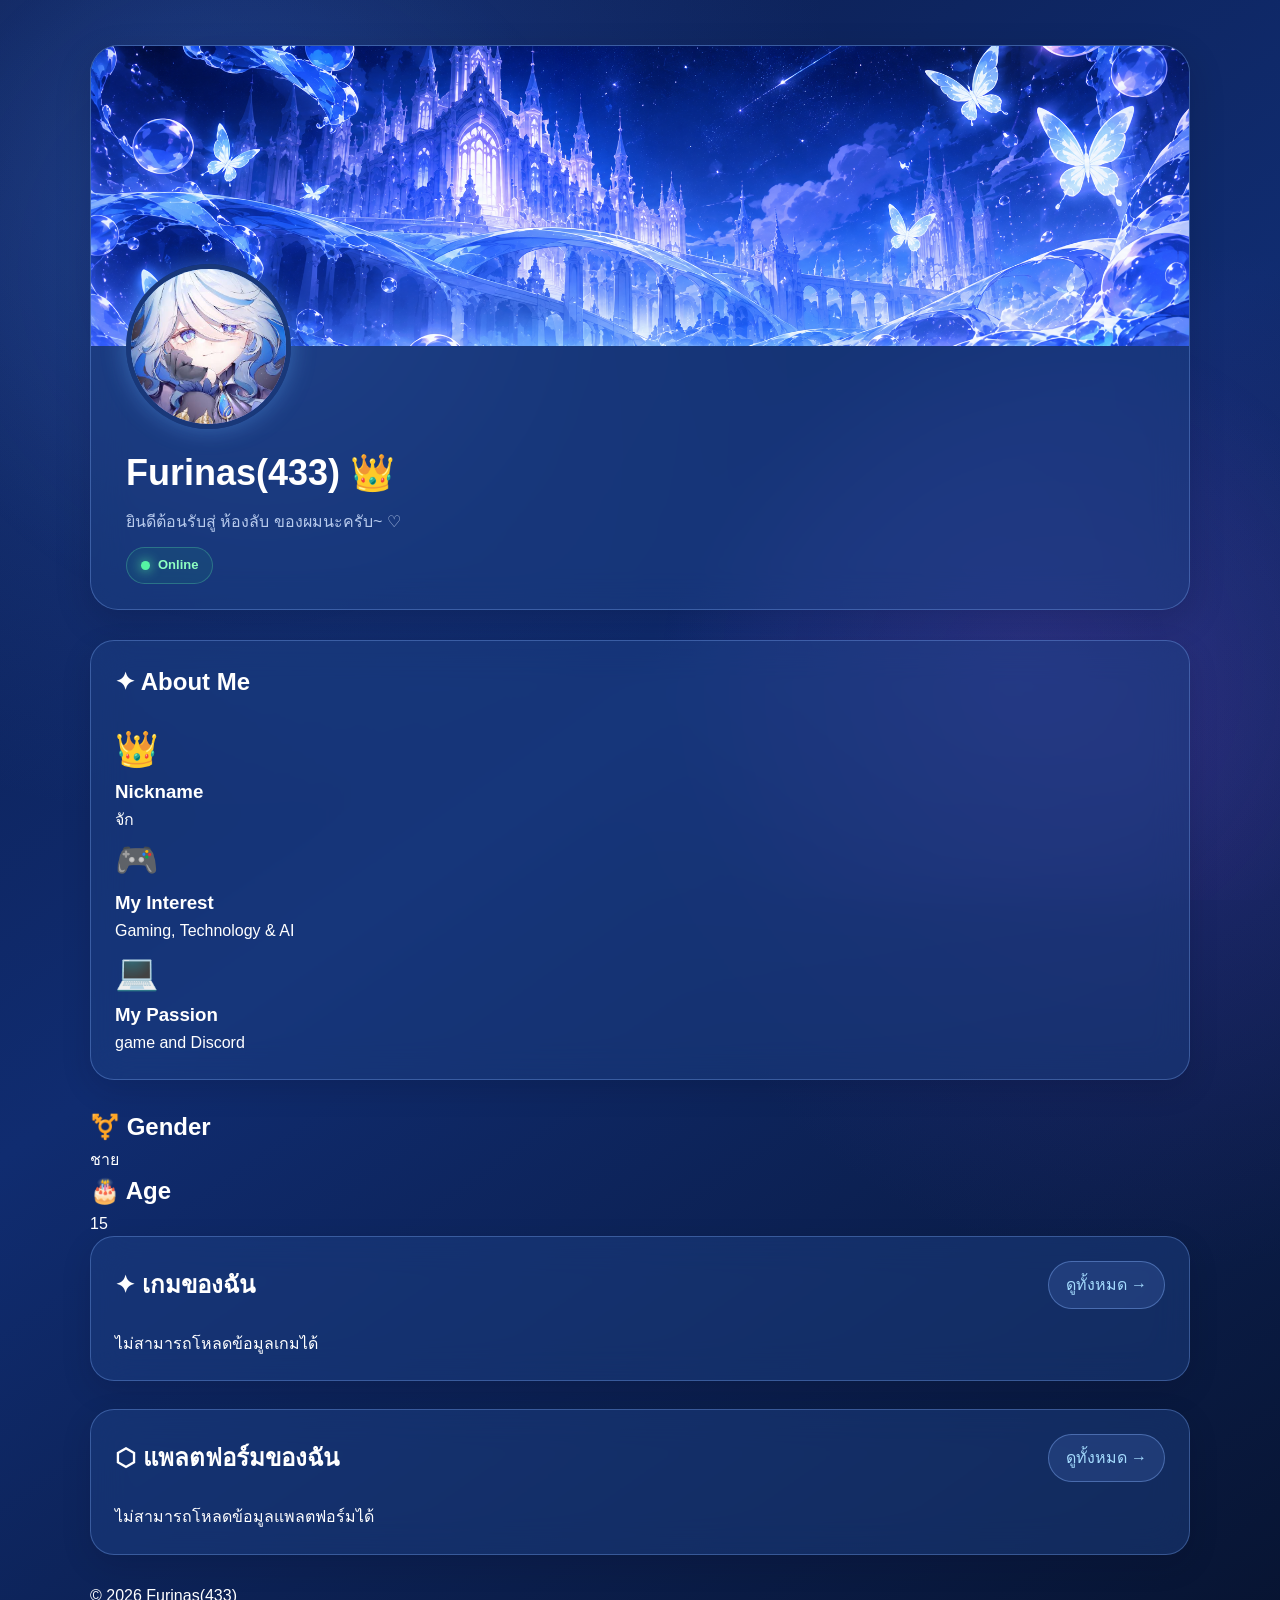
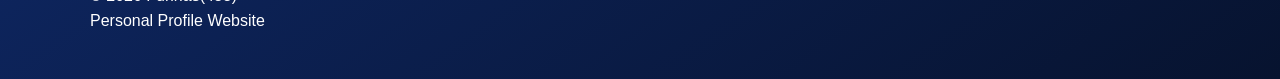
==== commit ab25070e: "Update index.html" ====
--- a/index.html
+++ b/index.html
@@ -94,18 +94,18 @@
             </div>
 
         </section>
+<!-- Gender -->
+<div class="profile-item">
+    <h2>⚧️ Gender</h2>
+    <p>ชาย</p>
+</div>
 
-<div class="profile-info">
-    <div class="info-item">
-        <span class="info-label">Gender</span>
-        <span class="info-value">ชาย</span>
-    </div>
+<!-- Age -->
+<div class="profile-item">
+    <h2>🎂 Age</h2>
+    <p>15</p>
+</div>
 
-    <div class="info-item">
-        <span class="info-label">Age</span>
-        <span class="info-value">15</span>
-    </div>
-</div>
         <!-- GAMES -->
 
         <section class="content-section">
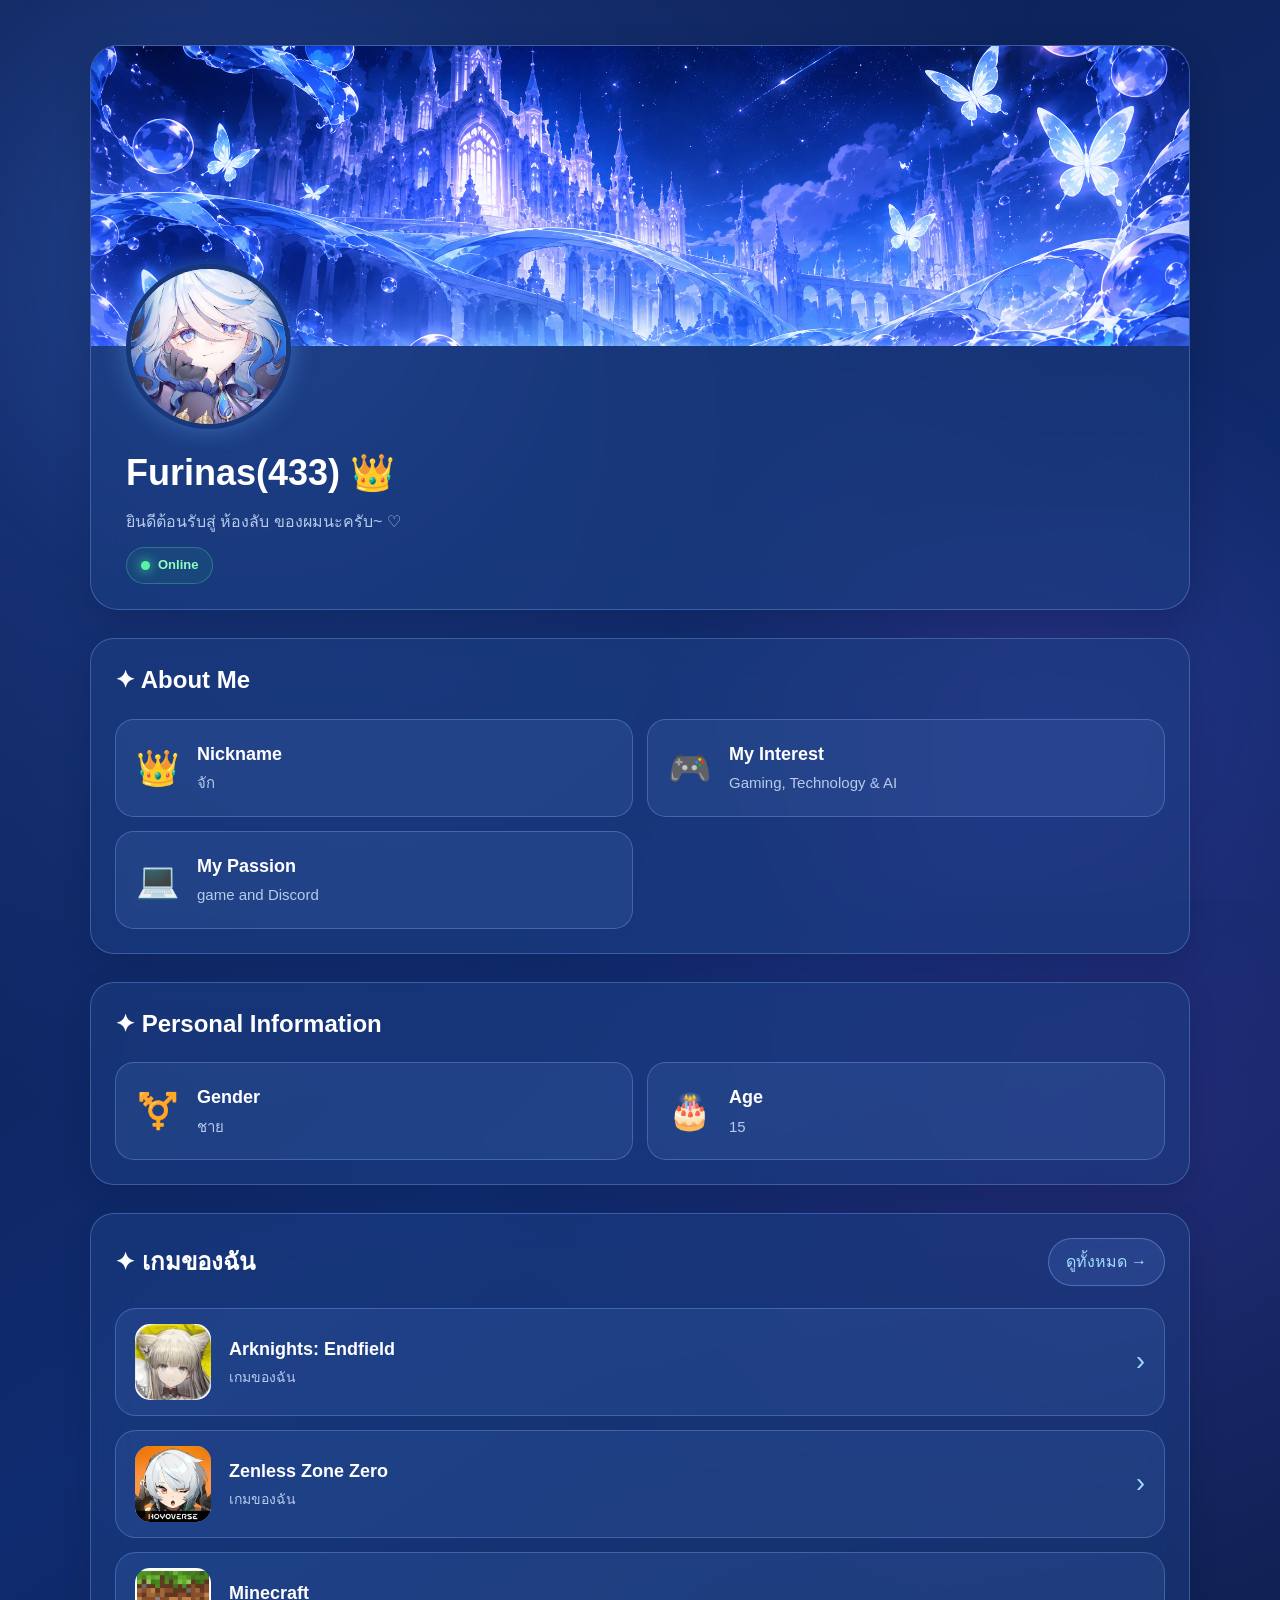
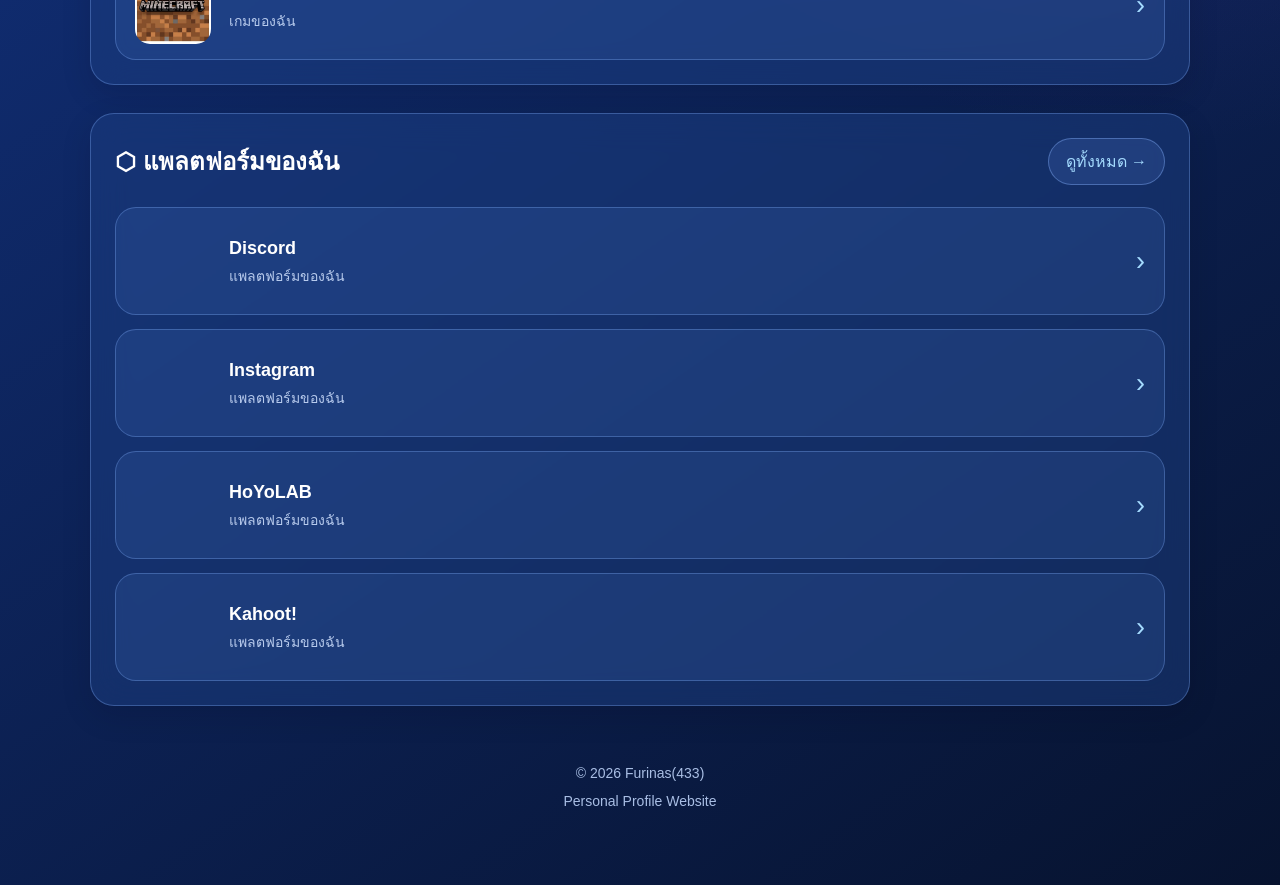
==== commit 9c12961f: "Update index.html" ====
--- a/index.html
+++ b/index.html
@@ -1,4 +1,3 @@
-
 <!DOCTYPE html>
 <html lang="th">
 
@@ -22,19 +21,20 @@
 
     <main class="container">
 
-        <!-- PROFILE -->
+        <!-- PROFILE HEADER -->
 
         <section class="profile-section">
 
             <div class="banner">
-                <img src="assets/dac7e31b39fbcbecc835e77c0aeea95e2372d7ae2f9795c9f691d461fdf12d91.png
-" alt="Profile Banner">
+                <img
+                    src="assets/dac7e31b39fbcbecc835e77c0aeea95e2372d7ae2f9795c9f691d461fdf12d91.png"
+                    alt="Profile Banner">
             </div>
 
             <div class="profile-info">
 
                 <div class="profile-avatar">
-                    <img src="assets/images.jpeg" alt="Profile">
+                    <img src="assets/images.jpeg" alt="Profile Avatar">
                 </div>
 
                 <div class="profile-text">
@@ -59,7 +59,7 @@
 
         <!-- ABOUT ME -->
 
-        <section class="content-section about-section">
+        <section class="content-section">
 
             <div class="section-header">
                 <h2>✦ About Me</h2>
@@ -69,6 +69,7 @@
 
                 <div class="about-item">
                     <span class="about-icon">👑</span>
+
                     <div>
                         <h3>Nickname</h3>
                         <p>จัก</p>
@@ -77,6 +78,7 @@
 
                 <div class="about-item">
                     <span class="about-icon">🎮</span>
+
                     <div>
                         <h3>My Interest</h3>
                         <p>Gaming, Technology & AI</p>
@@ -85,6 +87,7 @@
 
                 <div class="about-item">
                     <span class="about-icon">💻</span>
+
                     <div>
                         <h3>My Passion</h3>
                         <p>game and Discord</p>
@@ -94,17 +97,40 @@
             </div>
 
         </section>
-<!-- Gender -->
-<div class="profile-item">
-    <h2>⚧️ Gender</h2>
-    <p>ชาย</p>
-</div>
 
-<!-- Age -->
-<div class="profile-item">
-    <h2>🎂 Age</h2>
-    <p>15</p>
-</div>
+
+        <!-- PERSONAL INFORMATION -->
+
+        <section class="content-section">
+
+            <div class="section-header">
+                <h2>✦ Personal Information</h2>
+            </div>
+
+            <div class="about-content">
+
+                <div class="about-item">
+                    <span class="about-icon">⚧️</span>
+
+                    <div>
+                        <h3>Gender</h3>
+                        <p>ชาย</p>
+                    </div>
+                </div>
+
+                <div class="about-item">
+                    <span class="about-icon">🎂</span>
+
+                    <div>
+                        <h3>Age</h3>
+                        <p>15</p>
+                    </div>
+                </div>
+
+            </div>
+
+        </section>
+
 
         <!-- GAMES -->
 
@@ -112,7 +138,10 @@
 
             <div class="section-header">
                 <h2>✦ เกมของฉัน</h2>
-                <a href="detail.html?type=games">ดูทั้งหมด →</a>
+
+                <a href="detail.html?type=games">
+                    ดูทั้งหมด →
+                </a>
             </div>
 
             <div class="card-container" id="gamesGrid"></div>
@@ -126,7 +155,10 @@
 
             <div class="section-header">
                 <h2>⬡ แพลตฟอร์มของฉัน</h2>
-                <a href="detail.html?type=platforms">ดูทั้งหมด →</a>
+
+                <a href="detail.html?type=platforms">
+                    ดูทั้งหมด →
+                </a>
             </div>
 
             <div class="card-container" id="platformsGrid"></div>
@@ -136,9 +168,11 @@
 
         <!-- FOOTER -->
 
-        <footer>
+        <footer class="footer">
+
             <p>© 2026 Furinas(433)</p>
             <p>Personal Profile Website</p>
+
         </footer>
 
     </main>
--- a/style.css
+++ b/style.css
@@ -1,632 +1,529 @@
-
-/* =========================================
-   FURINAS(433) - FUTURISTIC PROFILE
+/* =========================================
+   FURINAS(433)
+   FUTURISTIC PROFILE WEBSITE
    BLUE / PURPLE GLASS UI
 ========================================= */
 
 :root {
-  --blue: #70caff;
-  --light-blue: #a5dcff;
-  --purple: #9b83ff;
-  --dark: #07132f;
-  --dark-blue: #10275d;
-  --glass: rgba(30, 65, 135, 0.48);
-  --border: rgba(135, 180, 255, 0.32);
-  --white: #ffffff;
-  --muted: #b8cbed;
-  --radius: 24px;
-}
+    --blue: #70caff;
+    --light-blue: #a5dcff;
+    --purple: #9b83ff;
+
+    --dark: #07132f;
+    --dark-blue: #10275d;
+
+    --glass: rgba(30, 65, 135, 0.48);
+    --glass-light: rgba(105, 150, 225, 0.13);
+
+    --border: rgba(135, 180, 255, 0.32);
+
+    --white: #ffffff;
+    --muted: #b8cbed;
+
+    --radius: 24px;
+}
+
+/* RESET */
 
 * {
-  margin: 0;
-  padding: 0;
-  box-sizing: border-box;
+    margin: 0;
+    padding: 0;
+    box-sizing: border-box;
 }
 
 html {
-  scroll-behavior: smooth;
+    scroll-behavior: smooth;
 }
 
 body {
-  min-height: 100vh;
-  font-family: Arial, "Noto Sans Thai", sans-serif;
-  color: var(--white);
-  background:
-    radial-gradient(
-      circle at 15% 10%,
-      rgba(47, 91, 190, 0.42),
-      transparent 35%
-    ),
-    radial-gradient(
-      circle at 90% 45%,
-      rgba(91, 58, 180, 0.24),
-      transparent 35%
-    ),
-    linear-gradient(
-      145deg,
-      #0b1b49,
-      #102c70 45%,
-      #07132f
+    min-height: 100vh;
+
+    font-family: Arial, "Noto Sans Thai", sans-serif;
+
+    color: var(--white);
+
+    background:
+        radial-gradient(
+            circle at 15% 10%,
+            rgba(47, 91, 190, 0.42),
+            transparent 35%
+        ),
+        radial-gradient(
+            circle at 90% 45%,
+            rgba(91, 58, 180, 0.24),
+            transparent 35%
+        ),
+        linear-gradient(
+            145deg,
+            #0b1b49,
+            #102c70 45%,
+            #07132f
+        );
+
+    overflow-x: hidden;
+    line-height: 1.6;
+}
+
+a {
+    color: inherit;
+    text-decoration: none;
+}
+
+img {
+    max-width: 100%;
+    display: block;
+}
+
+/* =========================================
+   BACKGROUND
+========================================= */
+
+.background-glow {
+    position: fixed;
+    inset: 0;
+
+    pointer-events: none;
+    z-index: -1;
+
+    background:
+        radial-gradient(
+            circle at 20% 30%,
+            rgba(87, 150, 255, 0.12),
+            transparent 30%
+        ),
+        radial-gradient(
+            circle at 80% 75%,
+            rgba(159, 106, 255, 0.12),
+            transparent 30%
+        );
+
+    animation: backgroundPulse 8s ease-in-out infinite alternate;
+}
+
+@keyframes backgroundPulse {
+    from {
+        opacity: 0.55;
+    }
+
+    to {
+        opacity: 1;
+    }
+}
+
+/* =========================================
+   MAIN CONTAINER
+========================================= */
+
+.container {
+    position: relative;
+
+    width: min(100% - 30px, 1100px);
+
+    margin: 0 auto;
+    padding: 30px 0;
+}
+
+/* =========================================
+   PROFILE HEADER
+========================================= */
+
+.profile-section {
+    position: relative;
+
+    margin-bottom: 28px;
+    padding-bottom: 25px;
+
+    border: 1px solid var(--border);
+    border-radius: 28px;
+
+    background: var(--glass);
+
+    overflow: hidden;
+
+    backdrop-filter: blur(18px);
+    -webkit-backdrop-filter: blur(18px);
+
+    box-shadow: 0 12px 35px rgba(0, 0, 30, 0.18);
+}
+
+.banner {
+    width: 100%;
+    height: 230px;
+
+    overflow: hidden;
+
+    background: linear-gradient(
+        120deg,
+        #244a9c,
+        #59459d
     );
-  overflow-x: hidden;
-  line-height: 1.6;
-}
-
-a {
-  color: inherit;
-  text-decoration: none;
-}
-
-button,
-input {
-  font: inherit;
-}
-
-img {
-  max-width: 100%;
-}
-
-/* =========================================
-   BACKGROUND
-========================================= */
-
-.background-glow {
-  position: fixed;
-  inset: 0;
-  pointer-events: none;
-  z-index: -1;
-  background:
-    radial-gradient(
-      circle at 20% 30%,
-      rgba(87, 150, 255, 0.12),
-      transparent 30%
-    ),
-    radial-gradient(
-      circle at 80% 75%,
-      rgba(159, 106, 255, 0.12),
-      transparent 30%
+}
+
+.banner img {
+    width: 100%;
+    height: 100%;
+
+    object-fit: cover;
+}
+
+.profile-info {
+    position: relative;
+}
+
+.profile-avatar {
+    position: relative;
+
+    width: 145px;
+    height: 145px;
+
+    margin: -72px 0 15px 35px;
+
+    border: 5px solid #193879;
+    border-radius: 50%;
+
+    background: linear-gradient(
+        135deg,
+        var(--blue),
+        var(--purple)
     );
-  animation: backgroundPulse 8s ease-in-out infinite alternate;
-}
-
-@keyframes backgroundPulse {
-  from {
-    opacity: 0.55;
-  }
-
-  to {
-    opacity: 1;
-  }
-}
-
-/* =========================================
-   MAIN CONTAINER
-========================================= */
-
-.container {
-  position: relative;
-  width: min(100% - 30px, 1100px);
-  margin: 0 auto;
-  padding: 30px 0;
-}
-
-/* =========================================
-   PROFILE HEADER
-========================================= */
-
-.profile-section {
-  position: relative;
-  margin-bottom: 30px;
-  padding: 0 0 25px;
-  border: 1px solid var(--border);
-  border-radius: 28px;
-  background: var(--glass);
-  overflow: hidden;
-  backdrop-filter: blur(18px);
-  -webkit-backdrop-filter: blur(18px);
-  box-shadow: 0 12px 35px rgba(0, 0, 30, 0.18);
-}
-
-.banner {
-  width: 100%;
-  height: 230px;
-  overflow: hidden;
-  background: linear-gradient(120deg, #244a9c, #59459d);
-}
-
-.banner img {
-  width: 100%;
-  height: 100%;
-  display: block;
-  object-fit: cover;
-}
-
-.profile-avatar {
-  position: relative;
-  width: 145px;
-  height: 145px;
-  margin: -72px 0 15px 35px;
-  border-radius: 50%;
-  border: 5px solid #193879;
-  background: linear-gradient(135deg, #70caff, #9b83ff);
-  overflow: hidden;
-  box-shadow: 0 0 25px rgba(105, 178, 255, 0.4);
+
+    overflow: hidden;
+
+    box-shadow: 0 0 25px rgba(105, 178, 255, 0.4);
 }
 
 .profile-avatar img {
-  width: 100%;
-  height: 100%;
-  display: block;
-  object-fit: cover;
+    width: 100%;
+    height: 100%;
+
+    object-fit: cover;
 }
 
 .profile-text {
-  padding: 0 35px;
+    padding: 0 35px;
 }
 
 .profile-text h1 {
-  font-size: clamp(25px, 5vw, 36px);
-  font-weight: 800;
-  margin-bottom: 7px;
-  overflow-wrap: anywhere;
+    font-size: clamp(25px, 5vw, 36px);
+    font-weight: 800;
+
+    margin-bottom: 7px;
+
+    overflow-wrap: anywhere;
 }
 
 .profile-text p {
-  color: var(--muted);
-  font-size: 16px;
+    color: var(--muted);
+    font-size: 16px;
 }
 
 /* ONLINE STATUS */
 
 .online-status {
-  display: inline-flex;
-  align-items: center;
-  gap: 8px;
-  margin-top: 13px;
-  padding: 7px 14px;
-  border: 1px solid rgba(100, 255, 180, 0.25);
-  border-radius: 30px;
-  background: rgba(30, 190, 120, 0.1);
-  color: #8dffc1;
-  font-size: 13px;
-  font-weight: 700;
+    display: inline-flex;
+    align-items: center;
+    gap: 8px;
+
+    margin-top: 13px;
+    padding: 7px 14px;
+
+    border: 1px solid rgba(100, 255, 180, 0.25);
+    border-radius: 30px;
+
+    background: rgba(30, 190, 120, 0.1);
+
+    color: #8dffc1;
+
+    font-size: 13px;
+    font-weight: 700;
 }
 
 .status-dot {
-  width: 9px;
-  height: 9px;
-  border-radius: 50%;
-  background: #55f5a3;
-  box-shadow: 0 0 12px #55f5a3;
-  animation: statusPulse 1.8s infinite;
+    width: 9px;
+    height: 9px;
+
+    border-radius: 50%;
+
+    background: #55f5a3;
+
+    box-shadow: 0 0 12px #55f5a3;
+
+    animation: statusPulse 1.8s infinite;
 }
 
 @keyframes statusPulse {
-  50% {
-    opacity: 0.4;
-    box-shadow: 0 0 3px #55f5a3;
-  }
-}
-
-/* =========================================
-   GENERAL CONTENT SECTIONS
-========================================= */
-
-.content-section,
-.about-section,
-.games-section,
-.platforms-section,
-.section {
-  margin-bottom: 28px;
-  padding: 24px;
-  border: 1px solid var(--border);
-  border-radius: var(--radius);
-  background: var(--glass);
-  backdrop-filter: blur(18px);
-  -webkit-backdrop-filter: blur(18px);
-  box-shadow: 0 10px 30px rgba(0, 0, 30, 0.14);
+    50% {
+        opacity: 0.4;
+        box-shadow: 0 0 3px #55f5a3;
+    }
+}
+
+/* =========================================
+   GENERAL CONTENT
+========================================= */
+
+.content-section {
+    margin-bottom: 28px;
+    padding: 24px;
+
+    border: 1px solid var(--border);
+    border-radius: var(--radius);
+
+    background: var(--glass);
+
+    backdrop-filter: blur(18px);
+    -webkit-backdrop-filter: blur(18px);
+
+    box-shadow: 0 10px 30px rgba(0, 0, 30, 0.14);
 }
 
 /* SECTION HEADER */
 
 .section-header {
-  display: flex;
-  align-items: center;
-  justify-content: space-between;
-  gap: 15px;
-  margin-bottom: 22px;
+    display: flex;
+    align-items: center;
+    justify-content: space-between;
+
+    gap: 15px;
+    margin-bottom: 22px;
 }
 
 .section-header h2 {
-  font-size: 24px;
-  font-weight: 800;
-  line-height: 1.4;
-}
-
-.section-header a,
-.view-all {
-  flex-shrink: 0;
-  padding: 10px 17px;
-  border: 1px solid rgba(135, 180, 255, 0.4);
-  border-radius: 30px;
-  background: rgba(100, 145, 230, 0.17);
-  color: var(--light-blue);
-  transition: 0.25s ease;
-}
-
-.section-header a:hover,
-.view-all:hover {
-  background: rgba(115, 170, 255, 0.3);
-  box-shadow: 0 0 18px rgba(105, 175, 255, 0.2);
-}
-
-/* =========================================
-   ABOUT ME
-========================================= */
-
-.about-grid {
-  display: grid;
-  grid-template-columns: 1fr;
-  gap: 14px;
-}
-
-.about-card {
-  display: flex;
-  align-items: center;
-  gap: 17px;
-  padding: 20px;
-  border: 1px solid var(--border);
-  border-radius: 19px;
-  background: rgba(105, 150, 225, 0.13);
-  transition: 0.25s ease;
-}
-
-.about-card:hover {
-  transform: translateY(-3px);
-  border-color: var(--blue);
-  background: rgba(105, 150, 225, 0.22);
+    font-size: 24px;
+    font-weight: 800;
+    line-height: 1.4;
+}
+
+.section-header a {
+    flex-shrink: 0;
+
+    padding: 10px 17px;
+
+    border: 1px solid rgba(135, 180, 255, 0.4);
+    border-radius: 30px;
+
+    background: rgba(100, 145, 230, 0.17);
+
+    color: var(--light-blue);
+
+    transition: 0.25s ease;
+}
+
+.section-header a:hover {
+    background: rgba(115, 170, 255, 0.3);
+
+    box-shadow: 0 0 18px rgba(105, 175, 255, 0.2);
+}
+
+/* =========================================
+   ABOUT ME / PERSONAL INFORMATION
+========================================= */
+
+.about-content {
+    display: grid;
+
+    grid-template-columns: minmax(0, 1fr);
+
+    gap: 14px;
+}
+
+.about-item {
+    display: flex;
+    align-items: center;
+
+    gap: 17px;
+
+    min-width: 0;
+    padding: 20px;
+
+    border: 1px solid var(--border);
+    border-radius: 19px;
+
+    background: var(--glass-light);
+
+    transition: 0.25s ease;
+}
+
+.about-item:hover {
+    transform: translateY(-3px);
+
+    border-color: var(--blue);
+
+    background: rgba(105, 150, 225, 0.22);
+
+    box-shadow: 0 8px 22px rgba(75, 155, 255, 0.12);
 }
 
 .about-icon {
-  font-size: 35px;
-  flex-shrink: 0;
-}
-
-.about-info h3 {
-  font-size: 18px;
-  margin-bottom: 3px;
-}
-
-.about-info p {
-  color: var(--muted);
-  font-size: 15px;
-  overflow-wrap: anywhere;
-}
-
-/* =========================================
-   GAME AND PLATFORM CARDS
-   HORIZONTAL LONG STYLE
+    flex-shrink: 0;
+
+    font-size: 35px;
+}
+
+.about-item > div {
+    min-width: 0;
+}
+
+.about-item h3 {
+    font-size: 18px;
+    margin-bottom: 3px;
+}
+
+.about-item p {
+    color: var(--muted);
+    font-size: 15px;
+
+    overflow-wrap: anywhere;
+}
+
+/* =========================================
+   GAME / PLATFORM CARDS
 ========================================= */
 
 .card-container,
 #gamesGrid,
 #platformsGrid {
-  display: grid;
-  grid-template-columns: minmax(0, 1fr);
-  gap: 14px;
-  width: 100%;
-}
-
-/* CARD */
+    display: grid;
+
+    grid-template-columns: minmax(0, 1fr);
+
+    gap: 14px;
+    width: 100%;
+}
+
+/* ITEM CARD */
 
 .item-card {
-  display: flex;
-  flex-direction: row;
-  align-items: center;
-  gap: 18px;
-  width: 100%;
-  min-width: 0;
-  min-height: 108px;
-  padding: 15px 19px;
-  border: 1px solid var(--border);
-  border-radius: 21px;
-  background: rgba(80, 125, 210, 0.16);
-  transition:
-    transform 0.25s ease,
-    border-color 0.25s ease,
-    background 0.25s ease,
-    box-shadow 0.25s ease;
-}
-
-.item-card:hover {
-  transform: translateY(-3px);
-  border-color: rgba(125, 210, 255, 0.8);
-  background: rgba(95, 145, 235, 0.25);
-  box-shadow: 0 8px 25px rgba(75, 155, 255, 0.16);
-}
-
-/* CARD IMAGE */
-
-.item-card img {
-  flex: 0 0 76px;
-  width: 76px;
-  height: 76px;
-  object-fit: contain;
-  border-radius: 15px;
-}
-
-/* CARD INFO */
-
-.item-info {
-  flex: 1;
-  min-width: 0;
-  text-align: left;
-}
-
-.item-info h3 {
-  color: #fff;
-  font-size: 18px;
-  font-weight: 800;
-  line-height: 1.45;
-  overflow-wrap: anywhere;
-  word-break: normal;
-}
-
-.item-info p {
-  margin-top: 5px;
-  color: var(--muted);
-  font-size: 14px;
-  line-height: 1.5;
-  overflow-wrap: anywhere;
-}
-
-/* CARD ARROW */
-
-.item-arrow {
-  flex-shrink: 0;
-  margin-left: auto;
-  color: var(--light-blue);
-  font-size: 27px;
-  transition: transform 0.25s ease;
-}
-
-.item-card:hover .item-arrow {
-  transform: translateX(5px);
-}
-
-/* =========================================
-   DETAIL PAGE
-========================================= */
-
-.back-button {
-  display: inline-flex;
-  align-items: center;
-  gap: 9px;
-  margin-bottom: 22px;
-  padding: 11px 18px;
-  border: 1px solid var(--border);
-  border-radius: 30px;
-  background: rgba(80, 125, 210, 0.2);
-  color: var(--light-blue);
-  transition: 0.25s ease;
-}
-
-.back-button:hover {
-  background: rgba(105, 160, 255, 0.3);
-  transform: translateX(-3px);
-}
-
-/* DETAIL HERO */
-
-.detail-hero {
-  display: flex;
-  flex-direction: column;
-  gap: 22px;
-  padding: 24px;
-  margin-bottom: 24px;
-  border: 1px solid var(--border);
-  border-radius: 27px;
-  background: var(--glass);
-  backdrop-filter: blur(18px);
-  -webkit-backdrop-filter: blur(18px);
-  box-shadow: 0 12px 35px rgba(0, 0, 30, 0.17);
-}
-
-.detail-image {
-  width: 100%;
-  height: 280px;
-  overflow: hidden;
-  border-radius: 21px;
-  background: linear-gradient(135deg, #203c82, #59439b);
-}
-
-.detail-image img {
-  display: block;
-  width: 100%;
-  height: 100%;
-  object-fit: cover;
-}
-
-.detail-content {
-  min-width: 0;
-}
-
-.detail-label {
-  display: inline-block;
-  margin-bottom: 10px;
-  color: var(--blue);
-  font-size: 13px;
-  font-weight: 700;
-  letter-spacing: 3px;
-}
-
-.detail-content h1 {
-  font-size: clamp(25px, 5vw, 34px);
-  line-height: 1.4;
-  overflow-wrap: anywhere;
-}
-
-.detail-content p {
-  margin-top: 10px;
-  color: var(--muted);
-  font-size: 17px;
-}
-
-/* DETAIL SECTIONS */
-
-.detail-sections {
-  display: grid;
-  gap: 20px;
-  margin-bottom: 30px;
-}
-
-.detail-section {
-  padding: 24px;
-  border: 1px solid var(--border);
-  border-radius: 23px;
-  background: var(--glass);
-  backdrop-filter: blur(18px);
-  -webkit-backdrop-filter: blur(18px);
-  box-shadow: 0 10px 30px rgba(0, 0, 30, 0.15);
-  overflow: hidden;
-}
-
-.detail-section h2 {
-  display: flex;
-  align-items: center;
-  gap: 12px;
-  margin-bottom: 20px;
-  color: #fff;
-  font-size: 22px;
-  font-weight: 800;
-}
-
-.detail-section h2::before {
-  content: "";
-  width: 5px;
-  height: 26px;
-  flex-shrink: 0;
-  border-radius: 10px;
-  background: linear-gradient(180deg, var(--blue), var(--purple));
-  box-shadow: 0 0 14px rgba(112, 202, 255, 0.65);
-}
-
-/* DETAIL FIELDS */
-
-.detail-fields {
-  display: grid;
-  grid-template-columns: minmax(0, 1fr);
-  gap: 12px;
-}
-
-.detail-field {
-  display: flex;
-  flex-direction: column;
-  gap: 7px;
-  min-width: 0;
-  padding: 17px 19px;
-  border: 1px solid rgba(150, 190, 255, 0.2);
-  border-radius: 16px;
-  background: rgba(90, 130, 210, 0.13);
-  transition: 0.25s ease;
-}
-
-.detail-field:hover {
-  border-color: rgba(120, 190, 255, 0.6);
-  background: rgba(100, 145, 230, 0.2);
-}
-
-.detail-field-label {
-  color: var(--blue);
-  font-size: 13px;
-  font-weight: 700;
-  letter-spacing: 0.4px;
-}
-
-.detail-field-value {
-  color: #fff;
-  font-size: 17px;
-  font-weight: 600;
-  line-height: 1.6;
-  overflow-wrap: anywhere;
-}
-
-/* =========================================
-   GALLERY
-========================================= */
-
-.detail-gallery {
-  display: grid;
-  grid-template-columns: repeat(2, minmax(0, 1fr));
-  gap: 14px;
-}
-
-.detail-gallery img {
-  display: block;
-  width: 100%;
-  aspect-ratio: 16 / 10;
-  object-fit: cover;
-  border: 1px solid var(--border);
-  border-radius: 17px;
-  background: rgba(90, 120, 200, 0.2);
-  transition: 0.3s ease;
-}
-
-.detail-gallery img:hover {
-  transform: scale(1.025);
-  border-color: var(--blue);
-  box-shadow: 0 0 22px rgba(100, 180, 255, 0.25);
-}
-
-/* =========================================
-   FOOTER
-========================================= */
-
-.footer {
-  padding: 25px 10px;
-  text-align: center;
-  color: #a9bee4;
-  font-size: 14px;
-  line-height: 2;
-}
-
-/* =========================================
-   TABLET
-========================================= */
-
-@media (min-width: 700px) {
-  .container {
-    width: min(100% - 50px, 1100px);
-    padding: 45px 0;
-  }
-
-  .banner {
-    height: 300px;
-  }
-
-  .profile-avatar {
-    width: 165px;
-    height: 165px;
-    margin-top: -82px;
-  }
-
-  .detail-fields {
-    grid-template-columns: repeat(2, minmax(0, 1fr));
-  }
-
-  .detail-hero {
+    display: flex;
     flex-direction: row;
     align-items: center;
-  }
-
-  .detail-image {
-    flex: 0 0 42%;
-    height: 260px;
-  }
-
-  .detail-content {
+
+    gap: 18px;
+
+    width: 100%;
+    min-width: 0;
+    min-height: 108px;
+
+    padding: 15px 19px;
+
+    border: 1px solid var(--border);
+    border-radius: 21px;
+
+    background: rgba(80, 125, 210, 0.16);
+
+    transition: 0.25s ease;
+}
+
+.item-card:hover {
+    transform: translateY(-3px);
+
+    border-color: rgba(125, 210, 255, 0.8);
+
+    background: rgba(95, 145, 235, 0.25);
+
+    box-shadow: 0 8px 25px rgba(75, 155, 255, 0.16);
+}
+
+/* ITEM IMAGE */
+
+.item-card img {
+    flex: 0 0 76px;
+
+    width: 76px;
+    height: 76px;
+
+    object-fit: contain;
+
+    border-radius: 15px;
+}
+
+/* ITEM INFO */
+
+.item-info {
     flex: 1;
-  }
+    min-width: 0;
+    text-align: left;
+}
+
+.item-info h3 {
+    color: var(--white);
+
+    font-size: 18px;
+    font-weight: 800;
+    line-height: 1.45;
+
+    overflow-wrap: anywhere;
+}
+
+.item-info p {
+    margin-top: 5px;
+
+    color: var(--muted);
+
+    font-size: 14px;
+    line-height: 1.5;
+
+    overflow-wrap: anywhere;
+}
+
+/* ARROW */
+
+.item-arrow {
+    flex-shrink: 0;
+
+    margin-left: auto;
+
+    color: var(--light-blue);
+    font-size: 27px;
+
+    transition: transform 0.25s ease;
+}
+
+.item-card:hover .item-arrow {
+    transform: translateX(5px);
+}
+
+/* =========================================
+   FOOTER
+========================================= */
+
+.footer {
+    padding: 25px 10px;
+
+    text-align: center;
+
+    color: #a9bee4;
+
+    font-size: 14px;
+    line-height: 2;
+}
+
+/* =========================================
+   TABLET / DESKTOP
+========================================= */
+
+@media (min-width: 700px) {
+
+    .container {
+        width: min(100% - 50px, 1100px);
+        padding: 45px 0;
+    }
+
+    .banner {
+        height: 300px;
+    }
+
+    .profile-avatar {
+        width: 165px;
+        height: 165px;
+
+        margin-top: -82px;
+    }
+
+    .about-content {
+        grid-template-columns: repeat(2, minmax(0, 1fr));
+    }
+
 }
 
 /* =========================================
@@ -634,140 +531,115 @@
 ========================================= */
 
 @media (max-width: 600px) {
-  .container {
-    width: calc(100% - 24px);
-    padding: 20px 0;
-  }
-
-  .profile-section {
-    border-radius: 23px;
-  }
-
-  .banner {
-    height: 185px;
-  }
-
-  .profile-avatar {
-    width: 120px;
-    height: 120px;
-    margin: -60px 0 13px 22px;
-  }
-
-  .profile-text {
-    padding: 0 22px;
-  }
-
-  .profile-text h1 {
-    font-size: 26px;
-  }
-
-  .content-section,
-  .about-section,
-  .games-section,
-  .platforms-section,
-  .section {
-    padding: 18px;
-    border-radius: 21px;
-  }
-
-  .section-header {
-    align-items: center;
-    gap: 8px;
-  }
-
-  .section-header h2 {
-    font-size: 19px;
-  }
-
-  .section-header a,
-  .view-all {
-    padding: 8px 12px;
-    font-size: 13px;
-  }
-
-  .item-card {
-    min-height: 96px;
-    padding: 13px 15px;
-    gap: 14px;
-    border-radius: 18px;
-  }
-
-  .item-card img {
-    flex-basis: 65px;
-    width: 65px;
-    height: 65px;
-  }
-
-  .item-info h3 {
-    font-size: 16px;
-  }
-
-  .item-info p {
-    font-size: 13px;
-  }
-
-  .detail-hero {
-    padding: 17px;
-    gap: 18px;
-    border-radius: 22px;
-  }
-
-  .detail-image {
-    height: 210px;
-    border-radius: 17px;
-  }
-
-  .detail-content h1 {
-    font-size: 25px;
-  }
-
-  .detail-section {
-    padding: 18px;
-    border-radius: 20px;
-  }
-
-  .detail-section h2 {
-    font-size: 20px;
-  }
-
-  .detail-field {
-    padding: 15px;
-  }
-
-  .detail-field-value {
-    font-size: 16px;
-  }
-
-  .detail-gallery {
-    gap: 10px;
-  }
-}
-
-/* SMALL MOBILE */
+
+    .container {
+        width: calc(100% - 24px);
+        padding: 20px 0;
+    }
+
+    .profile-section {
+        border-radius: 23px;
+    }
+
+    .banner {
+        height: 185px;
+    }
+
+    .profile-avatar {
+        width: 120px;
+        height: 120px;
+
+        margin: -60px 0 13px 22px;
+    }
+
+    .profile-text {
+        padding: 0 22px;
+    }
+
+    .profile-text h1 {
+        font-size: 26px;
+    }
+
+    .content-section {
+        padding: 18px;
+        border-radius: 21px;
+    }
+
+    .section-header {
+        align-items: center;
+        gap: 8px;
+    }
+
+    .section-header h2 {
+        font-size: 19px;
+    }
+
+    .section-header a {
+        padding: 8px 12px;
+        font-size: 13px;
+    }
+
+    .about-item {
+        padding: 17px;
+        border-radius: 17px;
+    }
+
+    .about-icon {
+        font-size: 31px;
+    }
+
+    .item-card {
+        min-height: 96px;
+
+        padding: 13px 15px;
+        gap: 14px;
+
+        border-radius: 18px;
+    }
+
+    .item-card img {
+        flex-basis: 65px;
+
+        width: 65px;
+        height: 65px;
+    }
+
+    .item-info h3 {
+        font-size: 16px;
+    }
+
+    .item-info p {
+        font-size: 13px;
+    }
+
+}
+
+/* =========================================
+   SMALL MOBILE
+========================================= */
 
 @media (max-width: 380px) {
-  .item-card {
-    gap: 11px;
-    padding: 12px;
-  }
-
-  .item-card img {
-    flex-basis: 56px;
-    width: 56px;
-    height: 56px;
-  }
-
-  .item-info h3 {
-    font-size: 15px;
-  }
-
-  .section-header h2 {
-    font-size: 17px;
-  }
-
-  .detail-gallery {
-    grid-template-columns: 1fr;
-  }
+
+    .item-card {
+        gap: 11px;
+        padding: 12px;
+    }
+
+    .item-card img {
+        flex-basis: 56px;
+
+        width: 56px;
+        height: 56px;
+    }
+
+    .item-info h3 {
+        font-size: 15px;
+    }
+
+    .section-header h2 {
+        font-size: 17px;
+    }
+
 }
 
 /* =========================================
@@ -775,11 +647,14 @@
 ========================================= */
 
 @media (prefers-reduced-motion: reduce) {
-  *,
-  *::before,
-  *::after {
-    scroll-behavior: auto !important;
-    animation-duration: 0.01ms !important;
-    transition-duration: 0.01ms !important;
-  }
-}
+
+    *,
+    *::before,
+    *::after {
+        scroll-behavior: auto !important;
+
+        animation-duration: 0.01ms !important;
+        transition-duration: 0.01ms !important;
+    }
+
+}
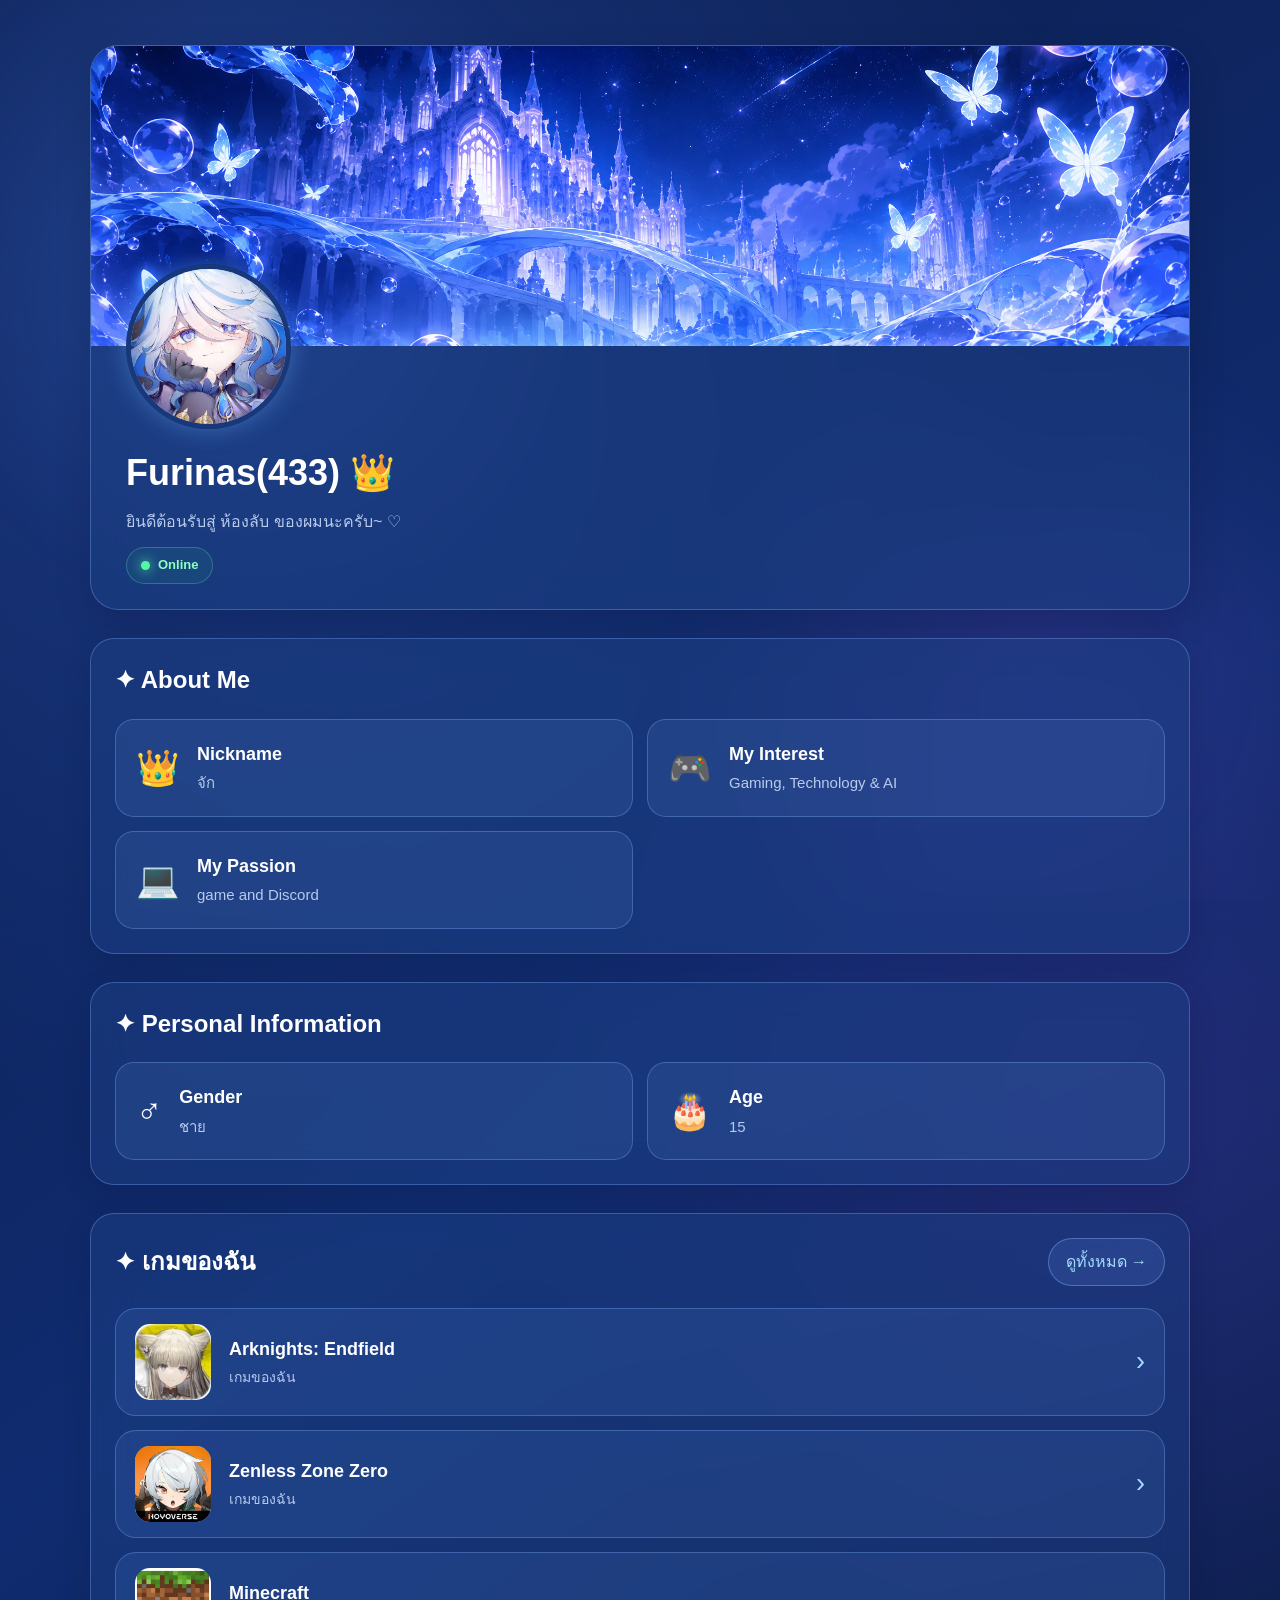
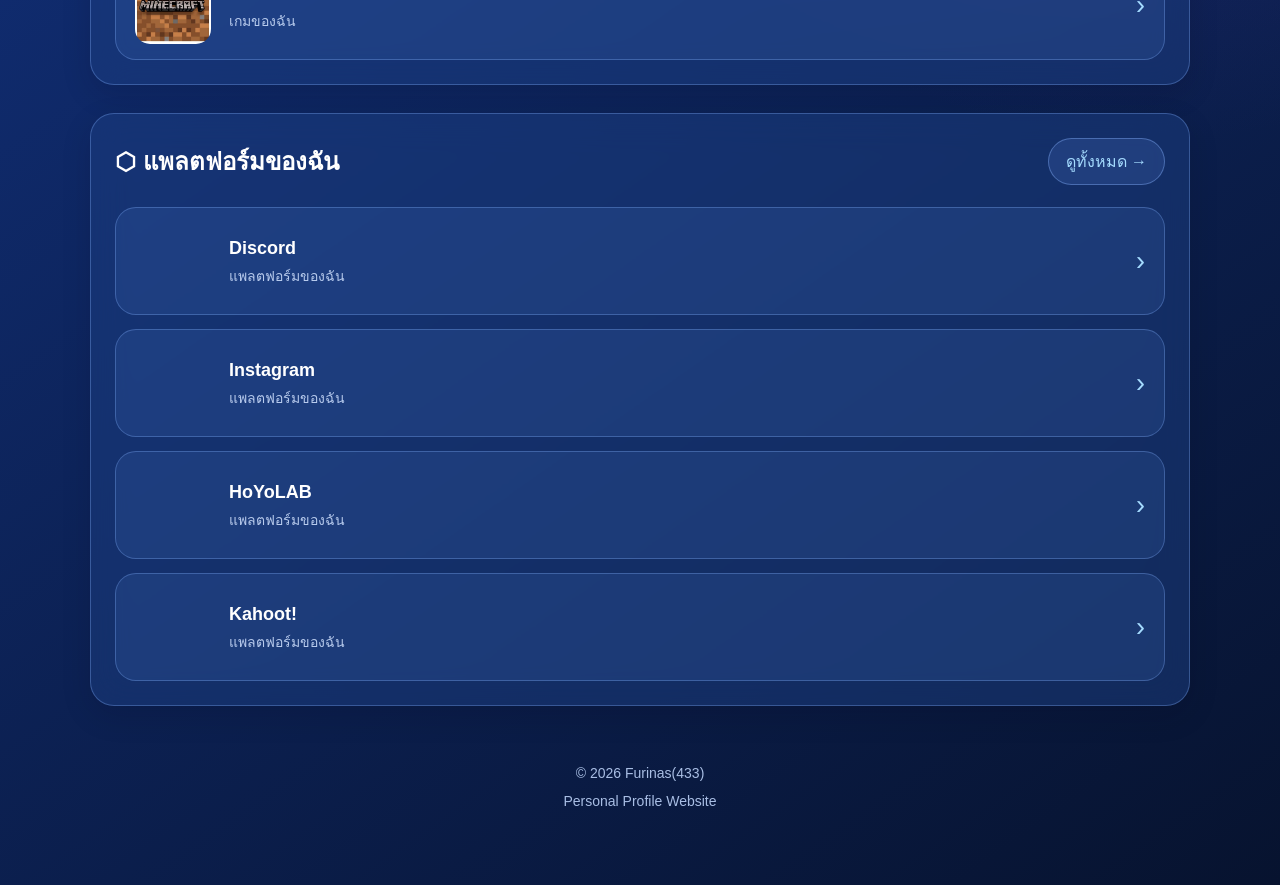
==== commit b60f4497: "Update index.html" ====
--- a/index.html
+++ b/index.html
@@ -110,7 +110,7 @@
             <div class="about-content">
 
                 <div class="about-item">
-                    <span class="about-icon">⚧️</span>
+                    <span class="about-icon">♂️</span>
 
                     <div>
                         <h3>Gender</h3>
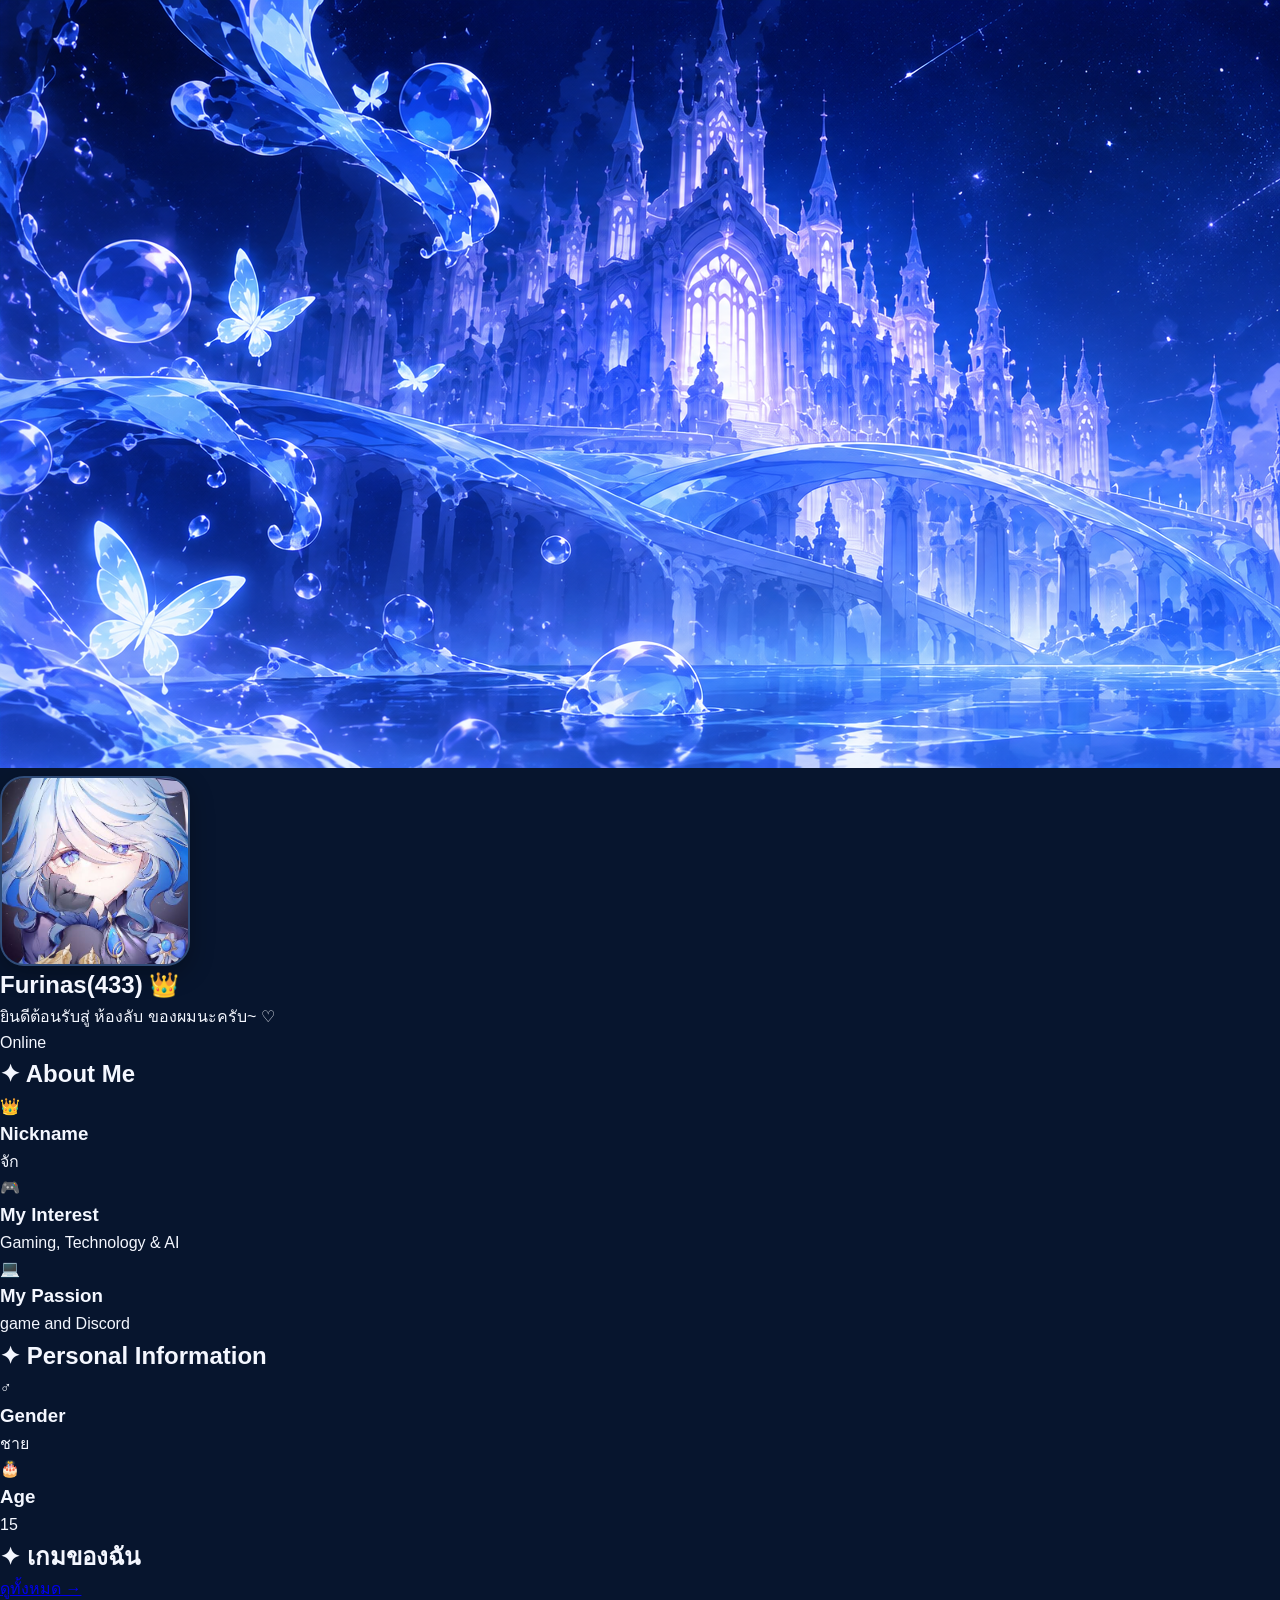
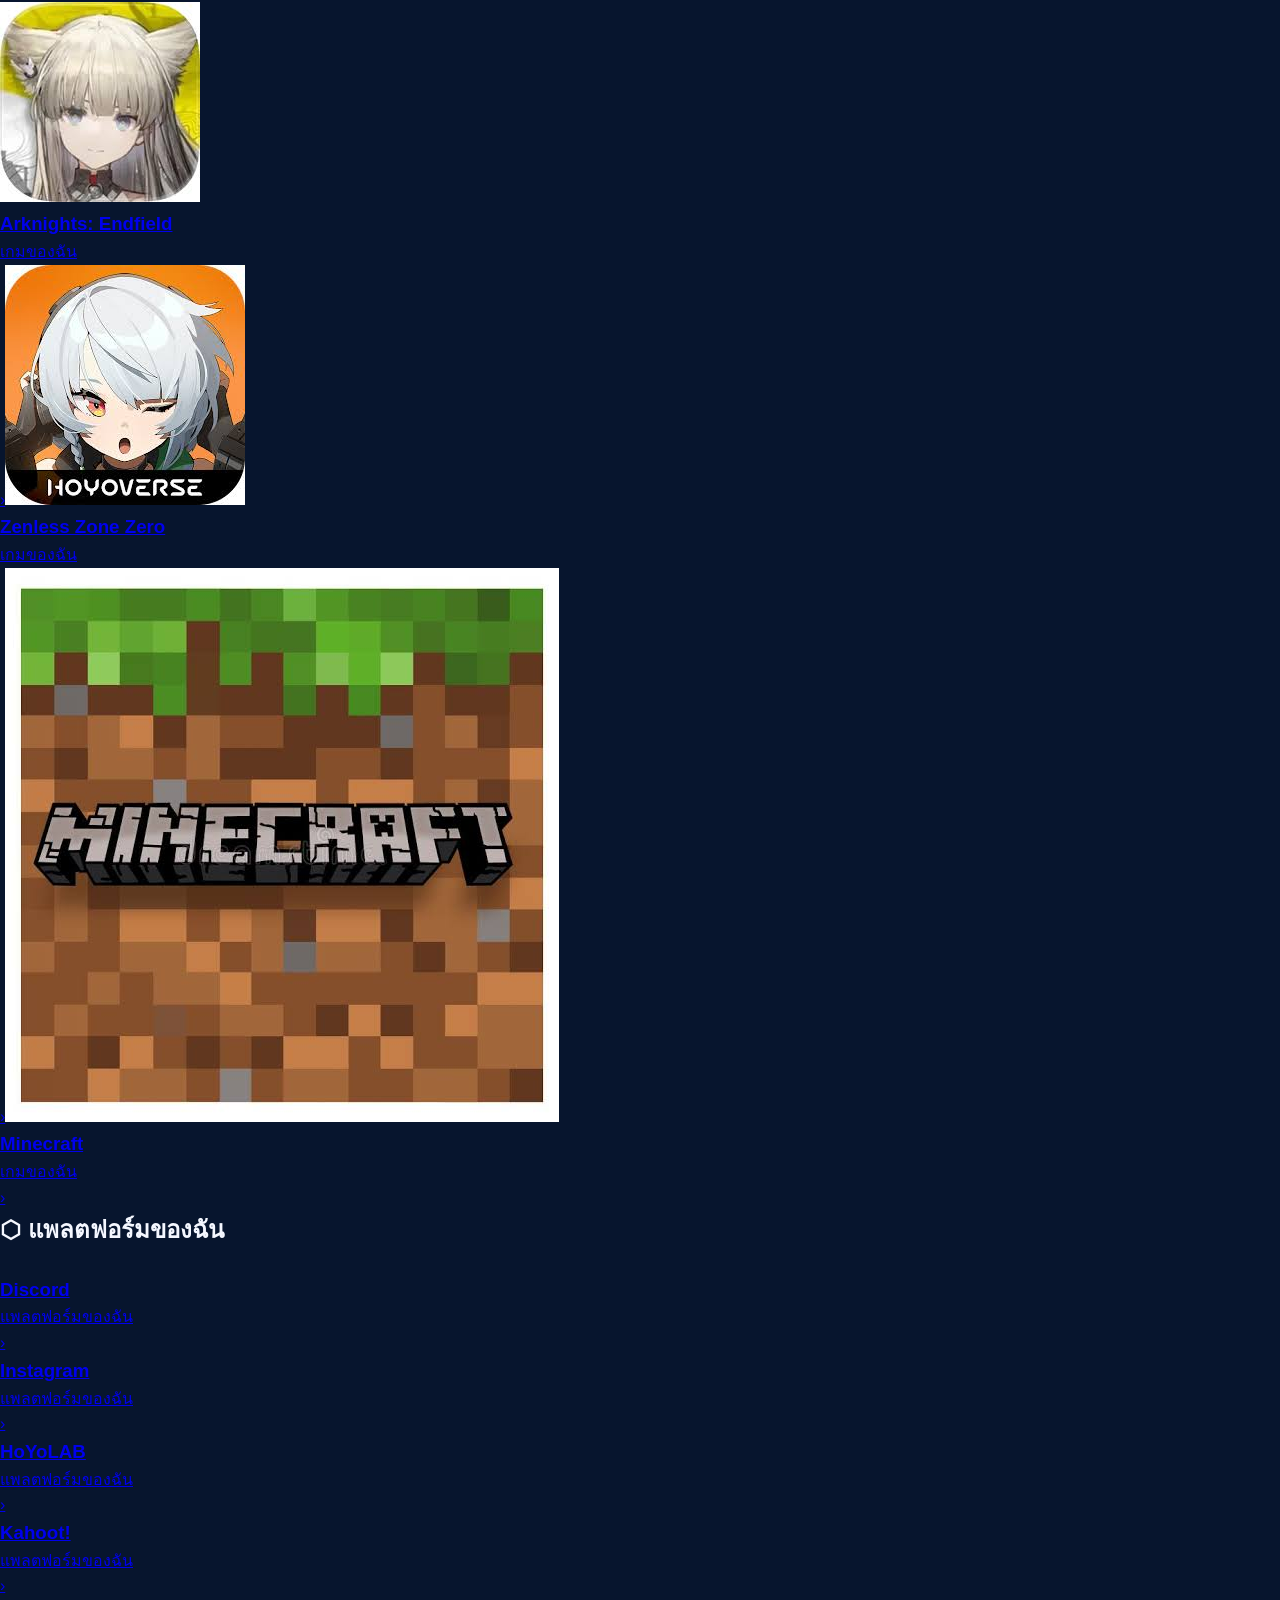
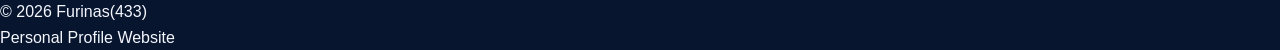
==== commit 83bb0887: "Update index.html" ====
--- a/index.html
+++ b/index.html
@@ -156,9 +156,6 @@
             <div class="section-header">
                 <h2>⬡ แพลตฟอร์มของฉัน</h2>
 
-                <a href="detail.html?type=platforms">
-                    ดูทั้งหมด →
-                </a>
             </div>
 
             <div class="card-container" id="platformsGrid"></div>
--- a/style.css
+++ b/style.css
@@ -1,29 +1,20 @@
-/* =========================================
-   FURINAS(433)
-   FUTURISTIC PROFILE WEBSITE
-   BLUE / PURPLE GLASS UI
-========================================= */
+
+/* =================================
+   FURINAS(433) - GAMING PROFILE
+   Theme: Dark Navy / Gaming UI
+================================= */
 
 :root {
-    --blue: #70caff;
-    --light-blue: #a5dcff;
-    --purple: #9b83ff;
-
-    --dark: #07132f;
-    --dark-blue: #10275d;
-
-    --glass: rgba(30, 65, 135, 0.48);
-    --glass-light: rgba(105, 150, 225, 0.13);
-
-    --border: rgba(135, 180, 255, 0.32);
-
-    --white: #ffffff;
-    --muted: #b8cbed;
-
-    --radius: 24px;
-}
-
-/* RESET */
+    --background: #07152e;
+    --surface: #0d2143;
+    --card: #1b345d;
+    --card-hover: #254575;
+    --primary: #477cff;
+    --text: #f4f7ff;
+    --muted: #a7bbdc;
+    --border: #304c78;
+    --green: #00c878;
+}
 
 * {
     margin: 0;
@@ -36,625 +27,550 @@
 }
 
 body {
+    font-family: Arial, "Noto Sans Thai", sans-serif;
+    background: var(--background);
+    color: var(--text);
     min-height: 100vh;
-
-    font-family: Arial, "Noto Sans Thai", sans-serif;
-
-    color: var(--white);
+    line-height: 1.6;
+}
+
+.detail-page {
+    padding: 25px 15px;
+}
+
+/* MAIN CONTAINER */
+
+.profile-container {
+    width: 100%;
+    max-width: 1050px;
+    margin: auto;
+    background: var(--surface);
+    border: 1px solid var(--border);
+    border-radius: 22px;
+    overflow: hidden;
+    box-shadow: 0 15px 50px rgba(0, 0, 0, 0.35);
+}
+
+/* BACK BUTTON */
+
+.back-button {
+    display: inline-flex;
+    align-items: center;
+    gap: 9px;
+    margin: 20px 28px;
+    color: var(--muted);
+    text-decoration: none;
+    font-size: 15px;
+    transition: 0.25s;
+}
+
+.back-button:hover {
+    color: white;
+    transform: translateX(-4px);
+}
+
+/* GAME BANNER */
+
+.profile-banner {
+    position: relative;
+    width: 100%;
+    height: 310px;
+    overflow: hidden;
 
     background:
         radial-gradient(
-            circle at 15% 10%,
-            rgba(47, 91, 190, 0.42),
+            circle at 75% 25%,
+            rgba(104, 115, 255, 0.45),
             transparent 35%
         ),
         radial-gradient(
-            circle at 90% 45%,
-            rgba(91, 58, 180, 0.24),
-            transparent 35%
+            circle at 20% 70%,
+            rgba(0, 155, 255, 0.3),
+            transparent 40%
         ),
         linear-gradient(
-            145deg,
-            #0b1b49,
-            #102c70 45%,
-            #07132f
+            125deg,
+            #102c58,
+            #182c67,
+            #311c68,
+            #0b234a
         );
-
-    overflow-x: hidden;
-    line-height: 1.6;
-}
-
-a {
-    color: inherit;
-    text-decoration: none;
-}
-
-img {
-    max-width: 100%;
-    display: block;
-}
-
-/* =========================================
-   BACKGROUND
-========================================= */
-
-.background-glow {
-    position: fixed;
+}
+
+.profile-banner::before {
+    content: "";
+    position: absolute;
     inset: 0;
 
-    pointer-events: none;
-    z-index: -1;
-
     background:
-        radial-gradient(
-            circle at 20% 30%,
-            rgba(87, 150, 255, 0.12),
-            transparent 30%
-        ),
-        radial-gradient(
-            circle at 80% 75%,
-            rgba(159, 106, 255, 0.12),
-            transparent 30%
+        linear-gradient(
+            120deg,
+            transparent 35%,
+            rgba(255,255,255,0.08) 50%,
+            transparent 65%
         );
 
-    animation: backgroundPulse 8s ease-in-out infinite alternate;
-}
-
-@keyframes backgroundPulse {
+    background-size: 200% 100%;
+    animation: banner-shine 8s linear infinite;
+}
+
+.profile-banner::after {
+    content: "";
+    position: absolute;
+    inset: 0;
+
+    background: linear-gradient(
+        to top,
+        rgba(7, 21, 46, 0.75),
+        transparent 70%
+    );
+}
+
+@keyframes banner-shine {
     from {
-        opacity: 0.55;
+        background-position: 200% 0;
     }
 
     to {
-        opacity: 1;
-    }
-}
-
-/* =========================================
-   MAIN CONTAINER
-========================================= */
-
-.container {
-    position: relative;
-
-    width: min(100% - 30px, 1100px);
-
-    margin: 0 auto;
-    padding: 30px 0;
-}
-
-/* =========================================
-   PROFILE HEADER
-========================================= */
-
-.profile-section {
-    position: relative;
-
-    margin-bottom: 28px;
-    padding-bottom: 25px;
-
-    border: 1px solid var(--border);
-    border-radius: 28px;
-
-    background: var(--glass);
-
+        background-position: -200% 0;
+    }
+}
+
+.banner-overlay {
+    position: absolute;
+    inset: 0;
+    z-index: 2;
+
+    display: flex;
+    flex-direction: column;
+    justify-content: space-between;
+
+    padding: 24px 30px;
+}
+
+.banner-label {
+    font-size: 12px;
+    letter-spacing: 3px;
+    color: #d6e5ff;
+    font-weight: bold;
+}
+
+.banner-caption {
+    font-size: 13px;
+    letter-spacing: 4px;
+    color: #d6e5ff;
+    font-weight: bold;
+}
+
+/* PROFILE HEADER */
+
+.profile-header {
+    display: flex;
+    align-items: center;
+    gap: 25px;
+
+    padding: 35px 30px;
+}
+
+.profile-avatar {
+    width: 190px;
+    height: 190px;
+    flex-shrink: 0;
+
+    border-radius: 24px;
     overflow: hidden;
 
-    backdrop-filter: blur(18px);
-    -webkit-backdrop-filter: blur(18px);
-
-    box-shadow: 0 12px 35px rgba(0, 0, 30, 0.18);
-}
-
-.banner {
-    width: 100%;
-    height: 230px;
-
-    overflow: hidden;
-
-    background: linear-gradient(
-        120deg,
-        #244a9c,
-        #59459d
-    );
-}
-
-.banner img {
-    width: 100%;
-    height: 100%;
-
-    object-fit: cover;
-}
-
-.profile-info {
-    position: relative;
-}
-
-.profile-avatar {
-    position: relative;
-
-    width: 145px;
-    height: 145px;
-
-    margin: -72px 0 15px 35px;
-
-    border: 5px solid #193879;
-    border-radius: 50%;
-
-    background: linear-gradient(
-        135deg,
-        var(--blue),
-        var(--purple)
-    );
-
-    overflow: hidden;
-
-    box-shadow: 0 0 25px rgba(105, 178, 255, 0.4);
+    background: var(--card);
+    border: 2px solid var(--border);
+
+    box-shadow: 0 8px 25px rgba(0,0,0,0.3);
 }
 
 .profile-avatar img {
     width: 100%;
     height: 100%;
-
     object-fit: cover;
-}
-
-.profile-text {
-    padding: 0 35px;
-}
-
-.profile-text h1 {
-    font-size: clamp(25px, 5vw, 36px);
+    display: block;
+}
+
+.profile-heading {
+    min-width: 0;
+}
+
+.profile-owner {
+    font-size: 26px;
     font-weight: 800;
-
-    margin-bottom: 7px;
-
+    margin-bottom: 8px;
+}
+
+.profile-heading h1 {
+    font-size: clamp(25px, 4vw, 45px);
+    line-height: 1.2;
+    font-weight: 800;
     overflow-wrap: anywhere;
-}
-
-.profile-text p {
-    color: var(--muted);
-    font-size: 16px;
-}
-
-/* ONLINE STATUS */
-
-.online-status {
+    margin-bottom: 15px;
+}
+
+.profile-badge {
     display: inline-flex;
     align-items: center;
-    gap: 8px;
-
-    margin-top: 13px;
-    padding: 7px 14px;
-
-    border: 1px solid rgba(100, 255, 180, 0.25);
+    gap: 9px;
+
+    padding: 6px 16px;
     border-radius: 30px;
 
-    background: rgba(30, 190, 120, 0.1);
-
-    color: #8dffc1;
-
-    font-size: 13px;
-    font-weight: 700;
+    background: rgba(0, 200, 120, 0.13);
+    color: var(--green);
+
+    font-size: 14px;
+    font-weight: bold;
+    letter-spacing: 1px;
 }
 
 .status-dot {
-    width: 9px;
-    height: 9px;
-
+    width: 8px;
+    height: 8px;
+    background: var(--green);
     border-radius: 50%;
-
-    background: #55f5a3;
-
-    box-shadow: 0 0 12px #55f5a3;
-
-    animation: statusPulse 1.8s infinite;
-}
-
-@keyframes statusPulse {
-    50% {
-        opacity: 0.4;
-        box-shadow: 0 0 3px #55f5a3;
-    }
-}
-
-/* =========================================
-   GENERAL CONTENT
-========================================= */
-
-.content-section {
-    margin-bottom: 28px;
-    padding: 24px;
-
-    border: 1px solid var(--border);
-    border-radius: var(--radius);
-
-    background: var(--glass);
-
-    backdrop-filter: blur(18px);
-    -webkit-backdrop-filter: blur(18px);
-
-    box-shadow: 0 10px 30px rgba(0, 0, 30, 0.14);
-}
-
-/* SECTION HEADER */
-
-.section-header {
+    box-shadow: 0 0 10px var(--green);
+}
+
+.profile-description {
+    color: var(--muted);
+    margin-top: 12px;
+    font-size: 15px;
+}
+
+/* DIVIDER */
+
+.profile-divider {
+    height: 1px;
+    background: var(--border);
+    margin: 0 30px;
+}
+
+/* SECTION */
+
+.information-section {
+    padding: 30px;
+}
+
+.section-heading {
     display: flex;
     align-items: center;
-    justify-content: space-between;
-
+    gap: 13px;
+    margin-bottom: 24px;
+}
+
+.section-line {
+    width: 5px;
+    height: 30px;
+    border-radius: 5px;
+    background: var(--primary);
+    box-shadow: 0 0 12px rgba(71,124,255,0.5);
+}
+
+.section-heading h2 {
+    font-size: 25px;
+    font-weight: 800;
+    letter-spacing: 0.5px;
+}
+
+/* DYNAMIC CONTENT */
+
+.detail-sections {
+    display: flex;
+    flex-direction: column;
+    gap: 22px;
+}
+
+.detail-section {
+    background: transparent;
+    margin-bottom: 5px;
+}
+
+.detail-section h2,
+.detail-section h3,
+.detail-section h4 {
+    font-size: 23px;
+    margin-bottom: 15px;
+    font-weight: 800;
+}
+
+/* INFORMATION CARDS */
+
+.detail-fields {
+    display: grid;
+    grid-template-columns: repeat(2, minmax(0, 1fr));
     gap: 15px;
-    margin-bottom: 22px;
-}
-
-.section-header h2 {
-    font-size: 24px;
+}
+
+.detail-field {
+    min-width: 0;
+    background: var(--card);
+
+    border: 1px solid rgba(255,255,255,0.04);
+    border-radius: 20px;
+
+    padding: 20px;
+    transition: 0.25s;
+}
+
+.detail-field:hover {
+    background: var(--card-hover);
+    transform: translateY(-3px);
+}
+
+.detail-field strong,
+.detail-field label {
+    display: block;
+    color: var(--muted);
+    font-size: 14px;
+    font-weight: 500;
+    margin-bottom: 7px;
+}
+
+.detail-field p,
+.detail-field span,
+.detail-field div {
+    overflow-wrap: anywhere;
+}
+
+.detail-field .field-value {
+    font-size: 23px;
     font-weight: 800;
-    line-height: 1.4;
-}
-
-.section-header a {
-    flex-shrink: 0;
-
-    padding: 10px 17px;
-
-    border: 1px solid rgba(135, 180, 255, 0.4);
-    border-radius: 30px;
-
-    background: rgba(100, 145, 230, 0.17);
-
-    color: var(--light-blue);
-
-    transition: 0.25s ease;
-}
-
-.section-header a:hover {
-    background: rgba(115, 170, 255, 0.3);
-
-    box-shadow: 0 0 18px rgba(105, 175, 255, 0.2);
-}
-
-/* =========================================
-   ABOUT ME / PERSONAL INFORMATION
-========================================= */
-
-.about-content {
+}
+
+.detail-field:last-child:nth-child(odd) {
+    grid-column: 1 / -1;
+}
+
+/* GALLERY */
+
+.detail-gallery {
     display: grid;
-
-    grid-template-columns: minmax(0, 1fr);
-
-    gap: 14px;
-}
-
-.about-item {
-    display: flex;
-    align-items: center;
-
-    gap: 17px;
-
-    min-width: 0;
-    padding: 20px;
-
+    grid-template-columns: repeat(2, minmax(0, 1fr));
+    gap: 16px;
+}
+
+.detail-gallery img {
+    width: 100%;
+    aspect-ratio: 5 / 4;
+    object-fit: cover;
+
+    border-radius: 22px;
     border: 1px solid var(--border);
-    border-radius: 19px;
-
-    background: var(--glass-light);
-
-    transition: 0.25s ease;
-}
-
-.about-item:hover {
-    transform: translateY(-3px);
-
-    border-color: var(--blue);
-
-    background: rgba(105, 150, 225, 0.22);
-
-    box-shadow: 0 8px 22px rgba(75, 155, 255, 0.12);
-}
-
-.about-icon {
-    flex-shrink: 0;
-
-    font-size: 35px;
-}
-
-.about-item > div {
-    min-width: 0;
-}
-
-.about-item h3 {
+
+    transition: transform 0.3s, filter 0.3s;
+}
+
+.detail-gallery img:hover {
+    transform: scale(1.025);
+    filter: brightness(1.1);
+}
+
+/* LOADING */
+
+.loading-message {
+    background: var(--card);
+    padding: 25px;
+    border-radius: 15px;
+    color: var(--muted);
+    text-align: center;
+}
+
+/* FOOTER */
+
+.profile-footer {
+    text-align: center;
+    padding: 35px 20px;
+
+    border-top: 1px solid var(--border);
+
+    color: var(--muted);
+    font-size: 14px;
+}
+
+.footer-logo {
     font-size: 18px;
-    margin-bottom: 3px;
-}
-
-.about-item p {
-    color: var(--muted);
-    font-size: 15px;
-
-    overflow-wrap: anywhere;
-}
-
-/* =========================================
-   GAME / PLATFORM CARDS
-========================================= */
-
-.card-container,
-#gamesGrid,
-#platformsGrid {
-    display: grid;
-
-    grid-template-columns: minmax(0, 1fr);
-
-    gap: 14px;
-    width: 100%;
-}
-
-/* ITEM CARD */
-
-.item-card {
-    display: flex;
-    flex-direction: row;
-    align-items: center;
-
-    gap: 18px;
-
-    width: 100%;
-    min-width: 0;
-    min-height: 108px;
-
-    padding: 15px 19px;
-
-    border: 1px solid var(--border);
-    border-radius: 21px;
-
-    background: rgba(80, 125, 210, 0.16);
-
-    transition: 0.25s ease;
-}
-
-.item-card:hover {
-    transform: translateY(-3px);
-
-    border-color: rgba(125, 210, 255, 0.8);
-
-    background: rgba(95, 145, 235, 0.25);
-
-    box-shadow: 0 8px 25px rgba(75, 155, 255, 0.16);
-}
-
-/* ITEM IMAGE */
-
-.item-card img {
-    flex: 0 0 76px;
-
-    width: 76px;
-    height: 76px;
-
-    object-fit: contain;
-
-    border-radius: 15px;
-}
-
-/* ITEM INFO */
-
-.item-info {
-    flex: 1;
-    min-width: 0;
-    text-align: left;
-}
-
-.item-info h3 {
-    color: var(--white);
-
-    font-size: 18px;
-    font-weight: 800;
-    line-height: 1.45;
-
-    overflow-wrap: anywhere;
-}
-
-.item-info p {
-    margin-top: 5px;
-
-    color: var(--muted);
-
-    font-size: 14px;
-    line-height: 1.5;
-
-    overflow-wrap: anywhere;
-}
-
-/* ARROW */
-
-.item-arrow {
-    flex-shrink: 0;
-
-    margin-left: auto;
-
-    color: var(--light-blue);
-    font-size: 27px;
-
-    transition: transform 0.25s ease;
-}
-
-.item-card:hover .item-arrow {
-    transform: translateX(5px);
-}
-
-/* =========================================
-   FOOTER
-========================================= */
-
-.footer {
-    padding: 25px 10px;
-
-    text-align: center;
-
-    color: #a9bee4;
-
-    font-size: 14px;
-    line-height: 2;
-}
-
-/* =========================================
-   TABLET / DESKTOP
-========================================= */
-
-@media (min-width: 700px) {
-
-    .container {
-        width: min(100% - 50px, 1100px);
-        padding: 45px 0;
-    }
-
-    .banner {
-        height: 300px;
+    font-weight: 900;
+    color: white;
+    letter-spacing: 2px;
+    margin-bottom: 10px;
+}
+
+.footer-logo span {
+    color: var(--primary);
+}
+
+.footer-credit {
+    margin-top: 12px;
+    color: #8ea9d5;
+}
+
+/* RESPONSIVE - TABLET */
+
+@media (max-width: 768px) {
+
+    .detail-page {
+        padding: 12px;
+    }
+
+    .profile-container {
+        border-radius: 17px;
+    }
+
+    .profile-banner {
+        height: 220px;
     }
 
     .profile-avatar {
-        width: 165px;
-        height: 165px;
-
-        margin-top: -82px;
-    }
-
-    .about-content {
+        width: 145px;
+        height: 145px;
+    }
+
+    .profile-owner {
+        font-size: 21px;
+    }
+
+    .profile-heading h1 {
+        font-size: 30px;
+    }
+
+    .information-section {
+        padding: 25px;
+    }
+}
+
+/* RESPONSIVE - MOBILE */
+
+@media (max-width: 520px) {
+
+    .detail-page {
+        padding: 0;
+    }
+
+    .profile-container {
+        border-radius: 0;
+        border-left: 0;
+        border-right: 0;
+    }
+
+    .back-button {
+        margin: 18px 20px;
+    }
+
+    .profile-banner {
+        height: 195px;
+    }
+
+    .banner-overlay {
+        padding: 18px;
+    }
+
+    .banner-label {
+        font-size: 10px;
+        letter-spacing: 2px;
+    }
+
+    .profile-header {
+        padding: 25px 20px;
+        gap: 15px;
+    }
+
+    .profile-avatar {
+        width: 105px;
+        height: 105px;
+        border-radius: 17px;
+    }
+
+    .profile-owner {
+        font-size: 17px;
+    }
+
+    .profile-heading h1 {
+        font-size: 23px;
+        margin-bottom: 10px;
+    }
+
+    .profile-badge {
+        font-size: 10px;
+        padding: 5px 10px;
+    }
+
+    .profile-description {
+        font-size: 13px;
+    }
+
+    .profile-divider {
+        margin: 0 20px;
+    }
+
+    .information-section {
+        padding: 23px 20px;
+    }
+
+    .section-heading h2 {
+        font-size: 21px;
+    }
+
+    .detail-fields {
         grid-template-columns: repeat(2, minmax(0, 1fr));
-    }
-
-}
-
-/* =========================================
-   MOBILE
-========================================= */
-
-@media (max-width: 600px) {
-
-    .container {
-        width: calc(100% - 24px);
-        padding: 20px 0;
-    }
-
-    .profile-section {
-        border-radius: 23px;
-    }
-
-    .banner {
-        height: 185px;
-    }
+        gap: 10px;
+    }
+
+    .detail-field {
+        padding: 15px;
+        border-radius: 16px;
+    }
+
+    .detail-field .field-value {
+        font-size: 19px;
+    }
+
+    .detail-field strong,
+    .detail-field label {
+        font-size: 12px;
+    }
+
+    .detail-section h2,
+    .detail-section h3,
+    .detail-section h4 {
+        font-size: 20px;
+    }
+
+    .detail-gallery {
+        gap: 10px;
+    }
+
+    .detail-gallery img {
+        border-radius: 15px;
+    }
+
+    .profile-footer {
+        padding: 28px 15px;
+        font-size: 12px;
+    }
+}
+
+/* SMALL MOBILE */
+
+@media (max-width: 350px) {
 
     .profile-avatar {
-        width: 120px;
-        height: 120px;
-
-        margin: -60px 0 13px 22px;
-    }
-
-    .profile-text {
-        padding: 0 22px;
-    }
-
-    .profile-text h1 {
-        font-size: 26px;
-    }
-
-    .content-section {
-        padding: 18px;
-        border-radius: 21px;
-    }
-
-    .section-header {
-        align-items: center;
-        gap: 8px;
-    }
-
-    .section-header h2 {
+        width: 85px;
+        height: 85px;
+    }
+
+    .profile-heading h1 {
         font-size: 19px;
     }
 
-    .section-header a {
-        padding: 8px 12px;
-        font-size: 13px;
-    }
-
-    .about-item {
-        padding: 17px;
-        border-radius: 17px;
-    }
-
-    .about-icon {
-        font-size: 31px;
-    }
-
-    .item-card {
-        min-height: 96px;
-
-        padding: 13px 15px;
-        gap: 14px;
-
-        border-radius: 18px;
-    }
-
-    .item-card img {
-        flex-basis: 65px;
-
-        width: 65px;
-        height: 65px;
-    }
-
-    .item-info h3 {
-        font-size: 16px;
-    }
-
-    .item-info p {
-        font-size: 13px;
-    }
-
-}
-
-/* =========================================
-   SMALL MOBILE
-========================================= */
-
-@media (max-width: 380px) {
-
-    .item-card {
-        gap: 11px;
+    .profile-owner {
+        font-size: 15px;
+    }
+
+    .detail-field {
         padding: 12px;
     }
-
-    .item-card img {
-        flex-basis: 56px;
-
-        width: 56px;
-        height: 56px;
-    }
-
-    .item-info h3 {
-        font-size: 15px;
-    }
-
-    .section-header h2 {
-        font-size: 17px;
-    }
-
-}
-
-/* =========================================
-   ACCESSIBILITY
-========================================= */
-
-@media (prefers-reduced-motion: reduce) {
-
-    *,
-    *::before,
-    *::after {
-        scroll-behavior: auto !important;
-
-        animation-duration: 0.01ms !important;
-        transition-duration: 0.01ms !important;
-    }
-
-}
+}
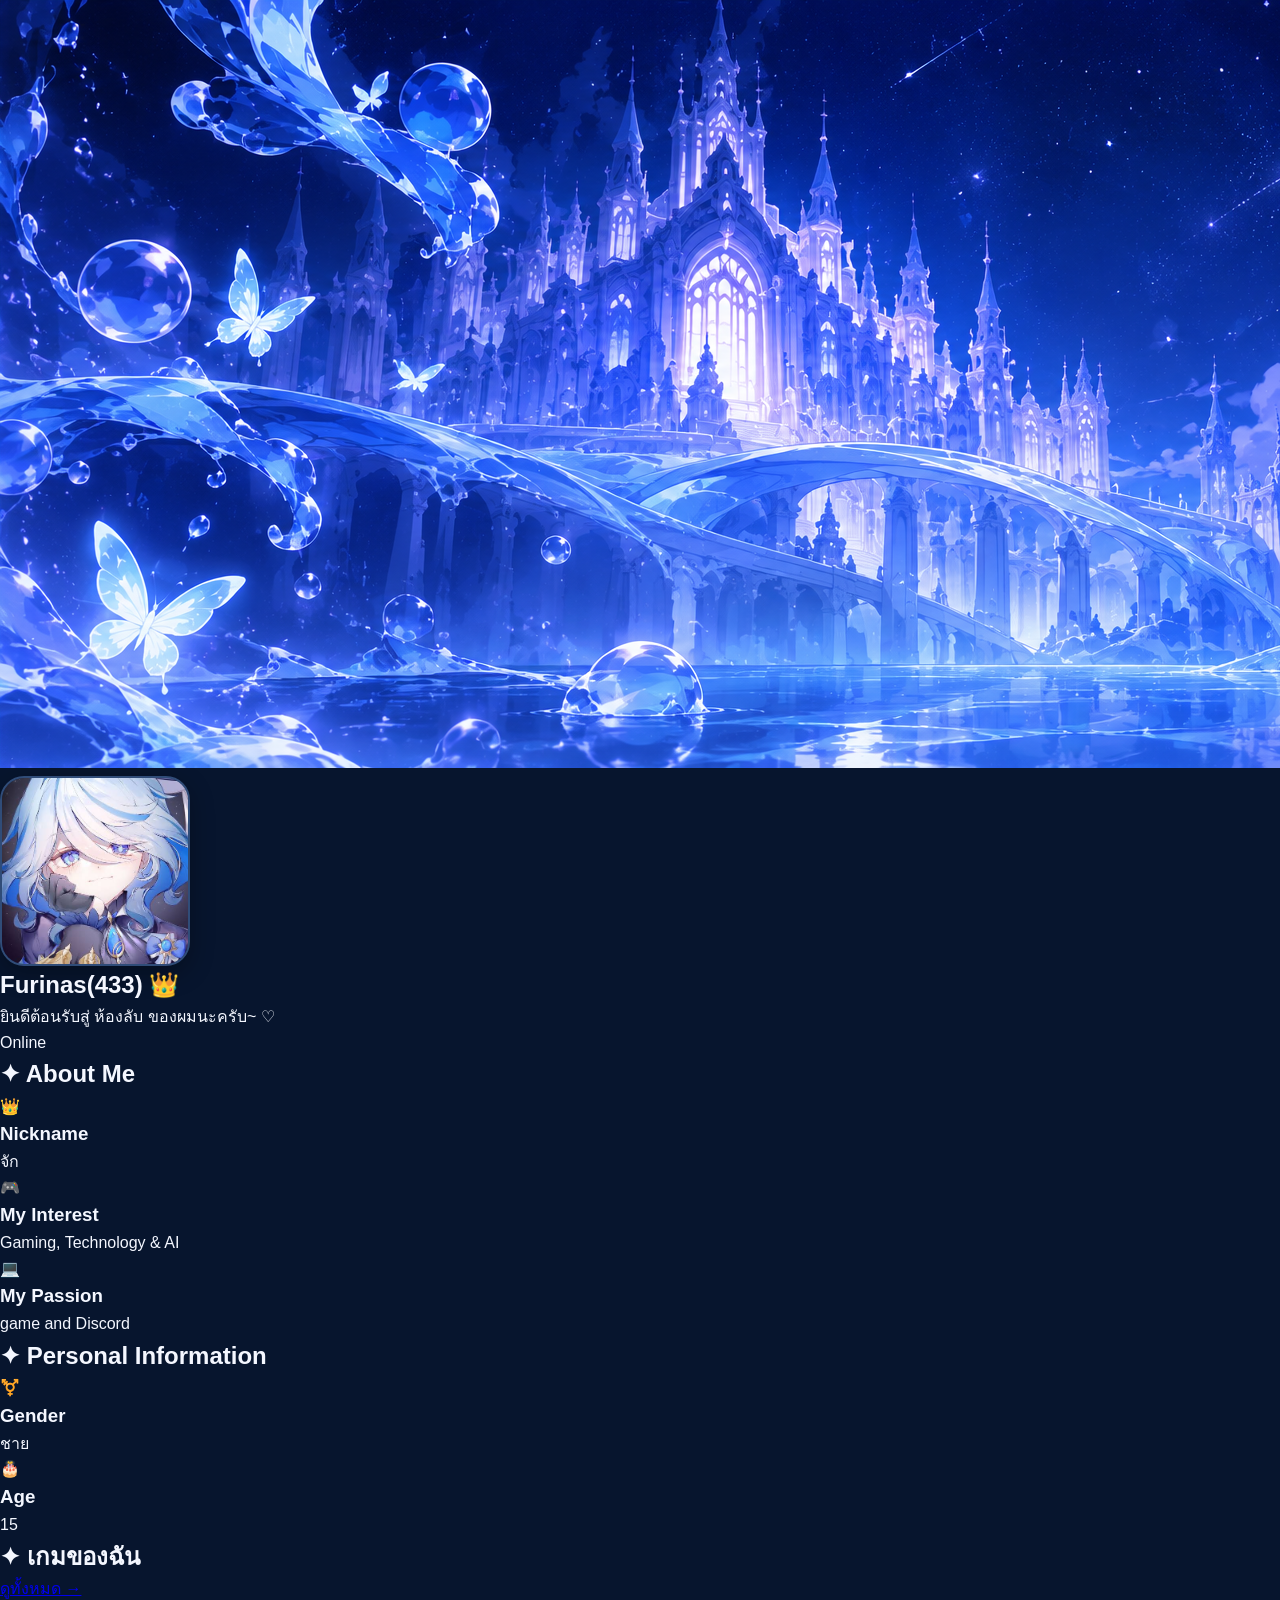
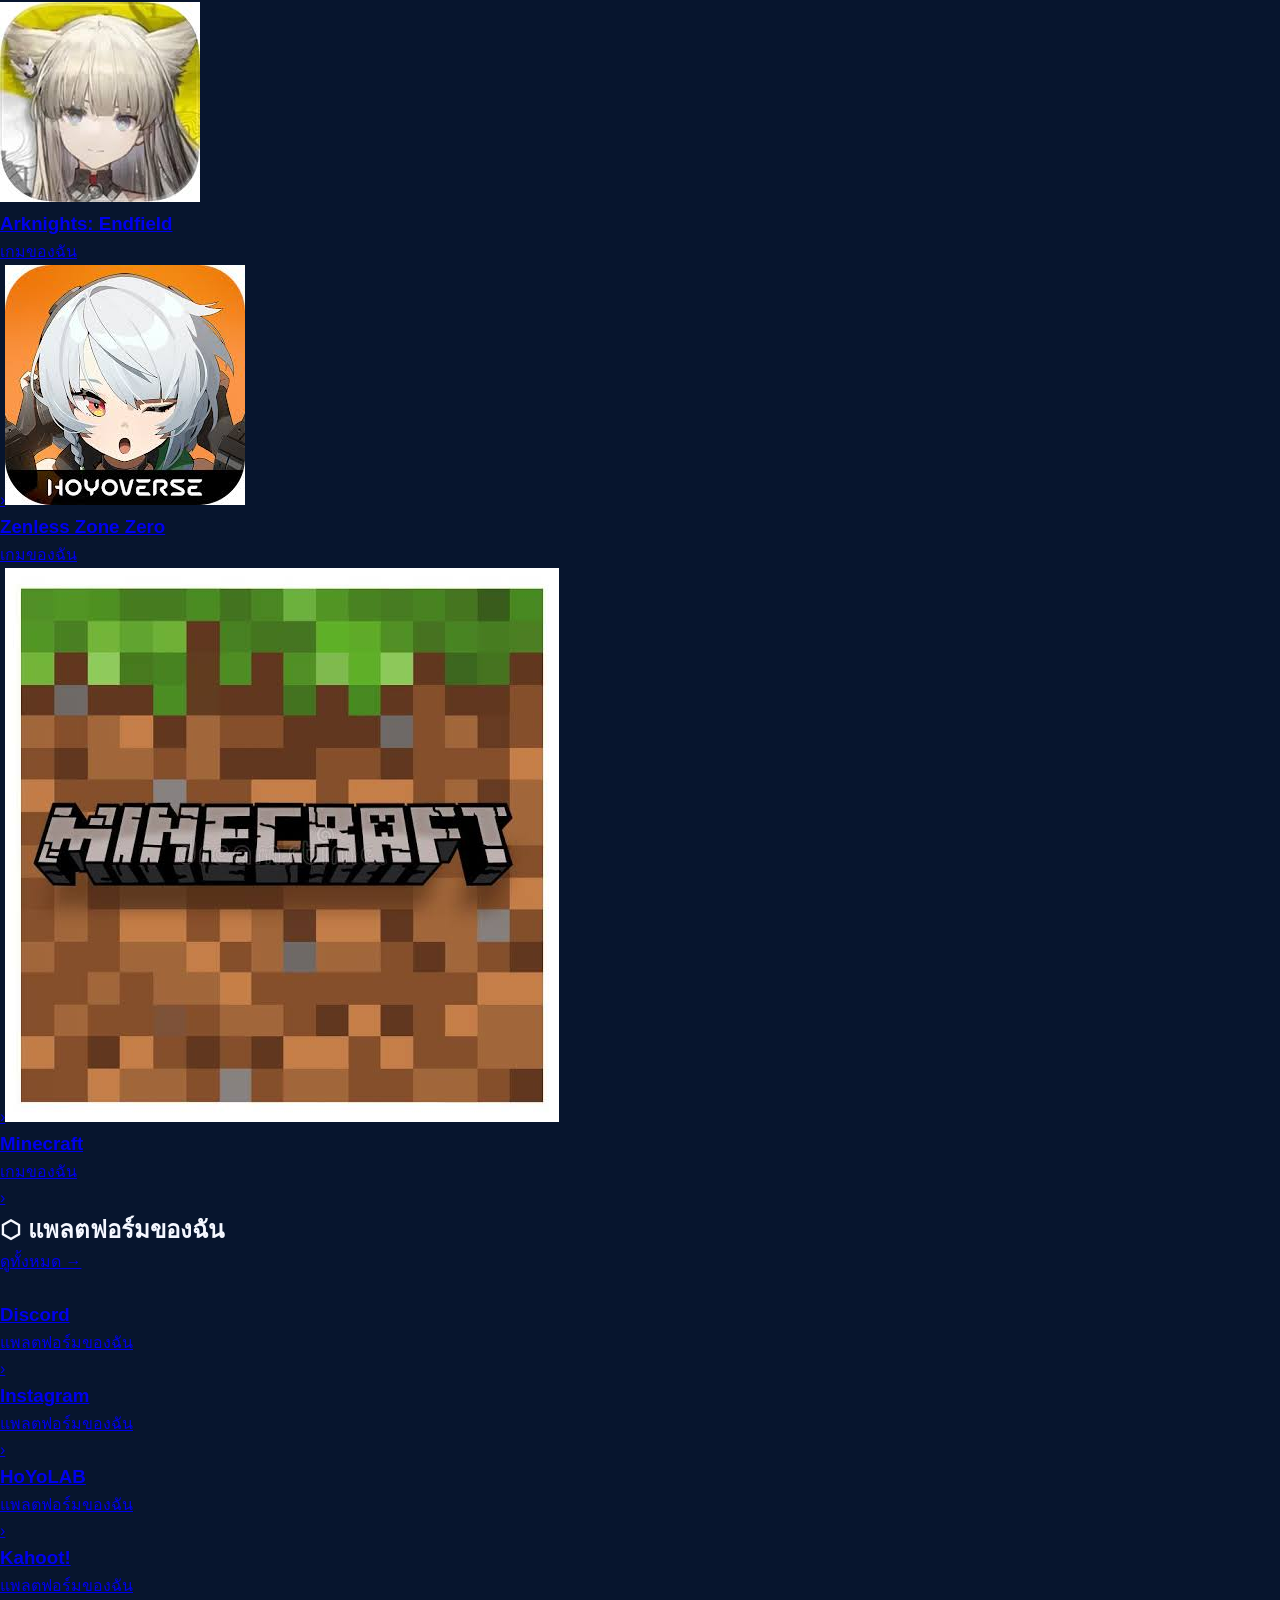
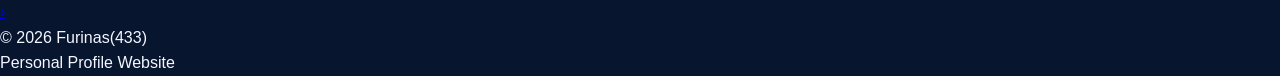
==== commit 00a52342: "Update index.html" ====
--- a/index.html
+++ b/index.html
@@ -110,7 +110,7 @@
             <div class="about-content">
 
                 <div class="about-item">
-                    <span class="about-icon">♂️</span>
+                    <span class="about-icon">⚧️</span>
 
                     <div>
                         <h3>Gender</h3>
@@ -156,6 +156,9 @@
             <div class="section-header">
                 <h2>⬡ แพลตฟอร์มของฉัน</h2>
 
+                <a href="detail.html?type=platforms">
+                    ดูทั้งหมด →
+                </a>
             </div>
 
             <div class="card-container" id="platformsGrid"></div>
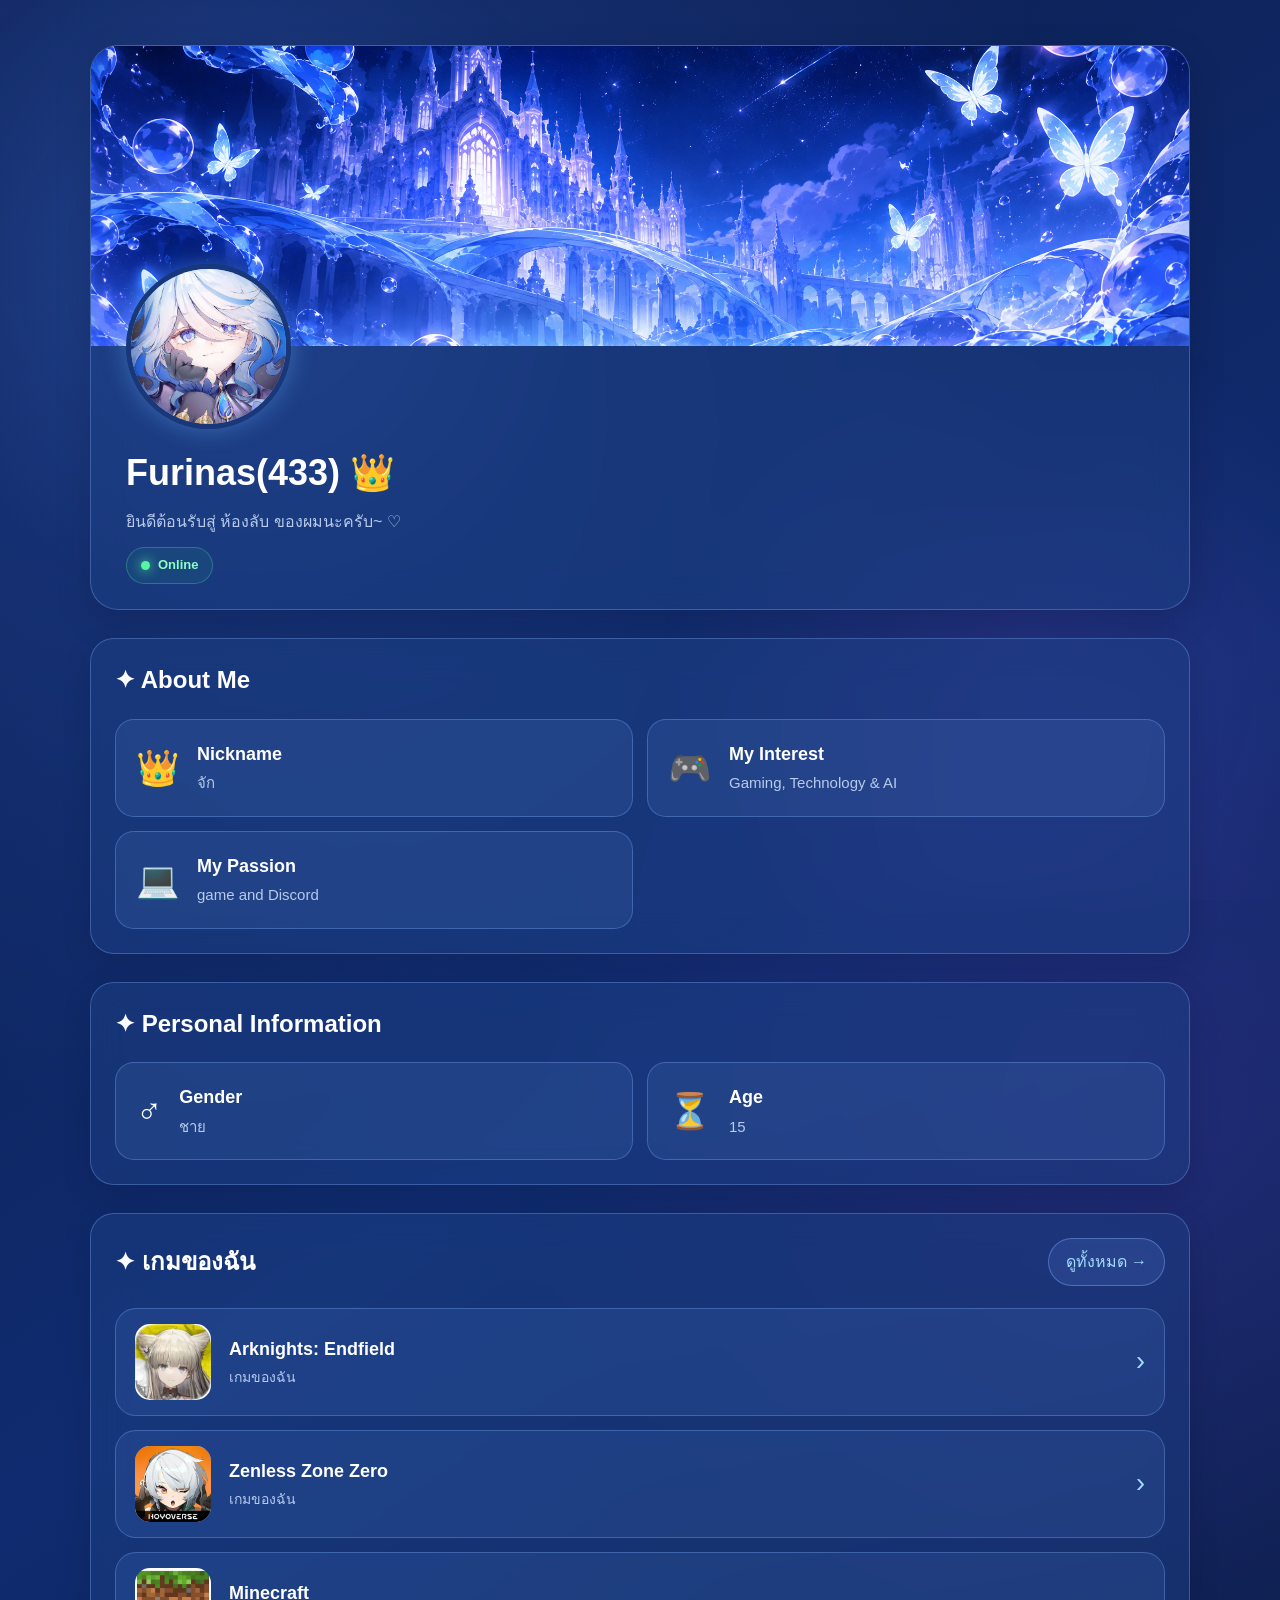
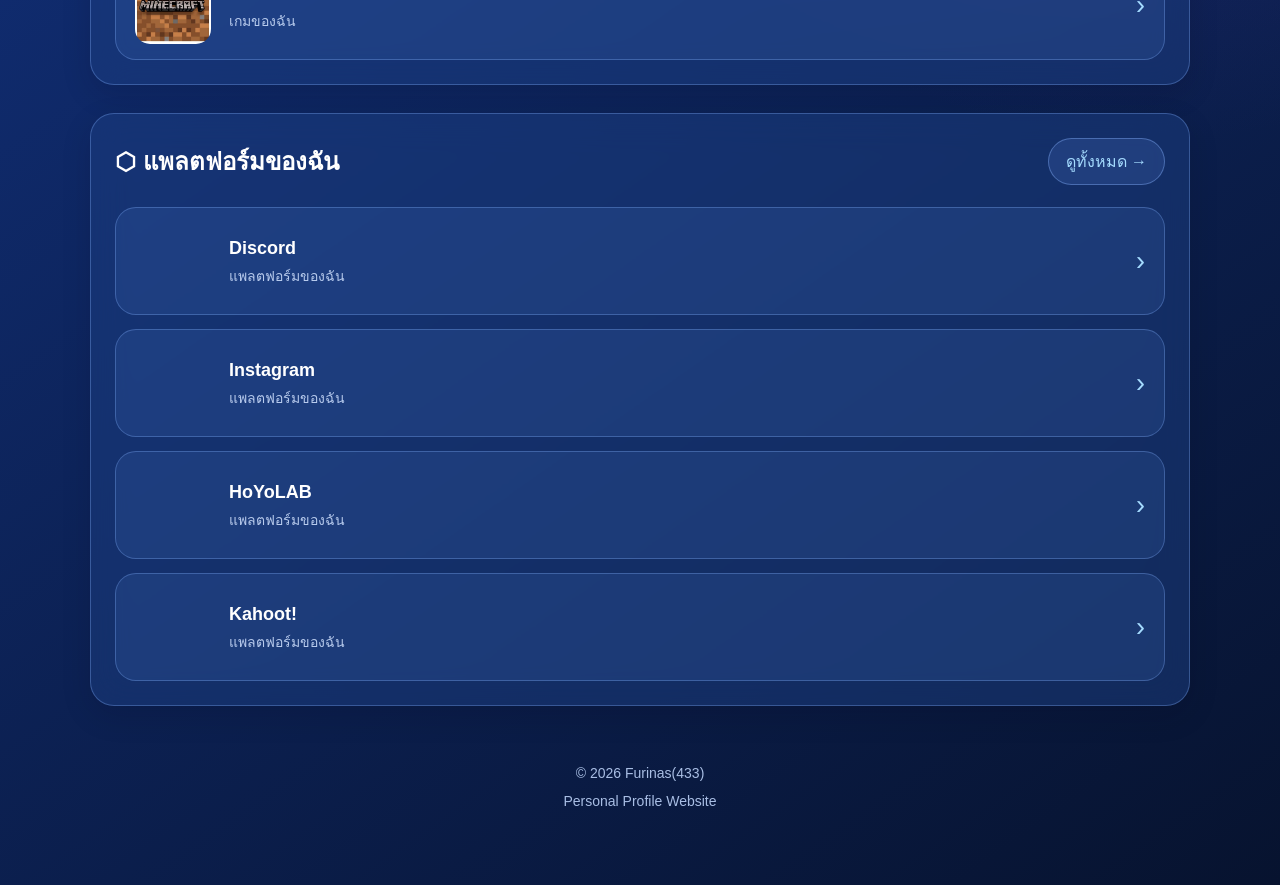
==== commit 360fc444: "Update index.html" ====
--- a/index.html
+++ b/index.html
@@ -110,7 +110,7 @@
             <div class="about-content">
 
                 <div class="about-item">
-                    <span class="about-icon">⚧️</span>
+                    <span class="about-icon">♂️</span>
 
                     <div>
                         <h3>Gender</h3>
@@ -119,7 +119,7 @@
                 </div>
 
                 <div class="about-item">
-                    <span class="about-icon">🎂</span>
+                    <span class="about-icon">⏳️</span>
 
                     <div>
                         <h3>Age</h3>
--- a/style.css
+++ b/style.css
@@ -1,20 +1,29 @@
-
-/* =================================
-   FURINAS(433) - GAMING PROFILE
-   Theme: Dark Navy / Gaming UI
-================================= */
+/* =========================================
+   FURINAS(433)
+   FUTURISTIC PROFILE WEBSITE
+   BLUE / PURPLE GLASS UI
+========================================= */
 
 :root {
-    --background: #07152e;
-    --surface: #0d2143;
-    --card: #1b345d;
-    --card-hover: #254575;
-    --primary: #477cff;
-    --text: #f4f7ff;
-    --muted: #a7bbdc;
-    --border: #304c78;
-    --green: #00c878;
-}
+    --blue: #70caff;
+    --light-blue: #a5dcff;
+    --purple: #9b83ff;
+
+    --dark: #07132f;
+    --dark-blue: #10275d;
+
+    --glass: rgba(30, 65, 135, 0.48);
+    --glass-light: rgba(105, 150, 225, 0.13);
+
+    --border: rgba(135, 180, 255, 0.32);
+
+    --white: #ffffff;
+    --muted: #b8cbed;
+
+    --radius: 24px;
+}
+
+/* RESET */
 
 * {
     margin: 0;
@@ -27,550 +36,625 @@
 }
 
 body {
+    min-height: 100vh;
+
     font-family: Arial, "Noto Sans Thai", sans-serif;
-    background: var(--background);
-    color: var(--text);
-    min-height: 100vh;
-    line-height: 1.6;
-}
-
-.detail-page {
-    padding: 25px 15px;
-}
-
-/* MAIN CONTAINER */
-
-.profile-container {
-    width: 100%;
-    max-width: 1050px;
-    margin: auto;
-    background: var(--surface);
-    border: 1px solid var(--border);
-    border-radius: 22px;
-    overflow: hidden;
-    box-shadow: 0 15px 50px rgba(0, 0, 0, 0.35);
-}
-
-/* BACK BUTTON */
-
-.back-button {
-    display: inline-flex;
-    align-items: center;
-    gap: 9px;
-    margin: 20px 28px;
-    color: var(--muted);
-    text-decoration: none;
-    font-size: 15px;
-    transition: 0.25s;
-}
-
-.back-button:hover {
-    color: white;
-    transform: translateX(-4px);
-}
-
-/* GAME BANNER */
-
-.profile-banner {
-    position: relative;
-    width: 100%;
-    height: 310px;
-    overflow: hidden;
+
+    color: var(--white);
 
     background:
         radial-gradient(
-            circle at 75% 25%,
-            rgba(104, 115, 255, 0.45),
+            circle at 15% 10%,
+            rgba(47, 91, 190, 0.42),
             transparent 35%
         ),
         radial-gradient(
-            circle at 20% 70%,
-            rgba(0, 155, 255, 0.3),
-            transparent 40%
+            circle at 90% 45%,
+            rgba(91, 58, 180, 0.24),
+            transparent 35%
         ),
         linear-gradient(
-            125deg,
-            #102c58,
-            #182c67,
-            #311c68,
-            #0b234a
+            145deg,
+            #0b1b49,
+            #102c70 45%,
+            #07132f
         );
-}
-
-.profile-banner::before {
-    content: "";
-    position: absolute;
+
+    overflow-x: hidden;
+    line-height: 1.6;
+}
+
+a {
+    color: inherit;
+    text-decoration: none;
+}
+
+img {
+    max-width: 100%;
+    display: block;
+}
+
+/* =========================================
+   BACKGROUND
+========================================= */
+
+.background-glow {
+    position: fixed;
     inset: 0;
 
+    pointer-events: none;
+    z-index: -1;
+
     background:
-        linear-gradient(
-            120deg,
-            transparent 35%,
-            rgba(255,255,255,0.08) 50%,
-            transparent 65%
+        radial-gradient(
+            circle at 20% 30%,
+            rgba(87, 150, 255, 0.12),
+            transparent 30%
+        ),
+        radial-gradient(
+            circle at 80% 75%,
+            rgba(159, 106, 255, 0.12),
+            transparent 30%
         );
 
-    background-size: 200% 100%;
-    animation: banner-shine 8s linear infinite;
-}
-
-.profile-banner::after {
-    content: "";
-    position: absolute;
-    inset: 0;
+    animation: backgroundPulse 8s ease-in-out infinite alternate;
+}
+
+@keyframes backgroundPulse {
+    from {
+        opacity: 0.55;
+    }
+
+    to {
+        opacity: 1;
+    }
+}
+
+/* =========================================
+   MAIN CONTAINER
+========================================= */
+
+.container {
+    position: relative;
+
+    width: min(100% - 30px, 1100px);
+
+    margin: 0 auto;
+    padding: 30px 0;
+}
+
+/* =========================================
+   PROFILE HEADER
+========================================= */
+
+.profile-section {
+    position: relative;
+
+    margin-bottom: 28px;
+    padding-bottom: 25px;
+
+    border: 1px solid var(--border);
+    border-radius: 28px;
+
+    background: var(--glass);
+
+    overflow: hidden;
+
+    backdrop-filter: blur(18px);
+    -webkit-backdrop-filter: blur(18px);
+
+    box-shadow: 0 12px 35px rgba(0, 0, 30, 0.18);
+}
+
+.banner {
+    width: 100%;
+    height: 230px;
+
+    overflow: hidden;
 
     background: linear-gradient(
-        to top,
-        rgba(7, 21, 46, 0.75),
-        transparent 70%
+        120deg,
+        #244a9c,
+        #59459d
     );
 }
 
-@keyframes banner-shine {
-    from {
-        background-position: 200% 0;
-    }
-
-    to {
-        background-position: -200% 0;
-    }
-}
-
-.banner-overlay {
-    position: absolute;
-    inset: 0;
-    z-index: 2;
-
-    display: flex;
-    flex-direction: column;
-    justify-content: space-between;
-
-    padding: 24px 30px;
-}
-
-.banner-label {
-    font-size: 12px;
-    letter-spacing: 3px;
-    color: #d6e5ff;
-    font-weight: bold;
-}
-
-.banner-caption {
-    font-size: 13px;
-    letter-spacing: 4px;
-    color: #d6e5ff;
-    font-weight: bold;
-}
-
-/* PROFILE HEADER */
-
-.profile-header {
-    display: flex;
-    align-items: center;
-    gap: 25px;
-
-    padding: 35px 30px;
+.banner img {
+    width: 100%;
+    height: 100%;
+
+    object-fit: cover;
+}
+
+.profile-info {
+    position: relative;
 }
 
 .profile-avatar {
-    width: 190px;
-    height: 190px;
-    flex-shrink: 0;
-
-    border-radius: 24px;
+    position: relative;
+
+    width: 145px;
+    height: 145px;
+
+    margin: -72px 0 15px 35px;
+
+    border: 5px solid #193879;
+    border-radius: 50%;
+
+    background: linear-gradient(
+        135deg,
+        var(--blue),
+        var(--purple)
+    );
+
     overflow: hidden;
 
-    background: var(--card);
-    border: 2px solid var(--border);
-
-    box-shadow: 0 8px 25px rgba(0,0,0,0.3);
+    box-shadow: 0 0 25px rgba(105, 178, 255, 0.4);
 }
 
 .profile-avatar img {
     width: 100%;
     height: 100%;
+
     object-fit: cover;
-    display: block;
-}
-
-.profile-heading {
-    min-width: 0;
-}
-
-.profile-owner {
-    font-size: 26px;
+}
+
+.profile-text {
+    padding: 0 35px;
+}
+
+.profile-text h1 {
+    font-size: clamp(25px, 5vw, 36px);
     font-weight: 800;
-    margin-bottom: 8px;
-}
-
-.profile-heading h1 {
-    font-size: clamp(25px, 4vw, 45px);
-    line-height: 1.2;
-    font-weight: 800;
+
+    margin-bottom: 7px;
+
     overflow-wrap: anywhere;
-    margin-bottom: 15px;
-}
-
-.profile-badge {
+}
+
+.profile-text p {
+    color: var(--muted);
+    font-size: 16px;
+}
+
+/* ONLINE STATUS */
+
+.online-status {
     display: inline-flex;
     align-items: center;
-    gap: 9px;
-
-    padding: 6px 16px;
+    gap: 8px;
+
+    margin-top: 13px;
+    padding: 7px 14px;
+
+    border: 1px solid rgba(100, 255, 180, 0.25);
     border-radius: 30px;
 
-    background: rgba(0, 200, 120, 0.13);
-    color: var(--green);
-
-    font-size: 14px;
-    font-weight: bold;
-    letter-spacing: 1px;
+    background: rgba(30, 190, 120, 0.1);
+
+    color: #8dffc1;
+
+    font-size: 13px;
+    font-weight: 700;
 }
 
 .status-dot {
-    width: 8px;
-    height: 8px;
-    background: var(--green);
+    width: 9px;
+    height: 9px;
+
     border-radius: 50%;
-    box-shadow: 0 0 10px var(--green);
-}
-
-.profile-description {
-    color: var(--muted);
-    margin-top: 12px;
-    font-size: 15px;
-}
-
-/* DIVIDER */
-
-.profile-divider {
-    height: 1px;
-    background: var(--border);
-    margin: 0 30px;
-}
-
-/* SECTION */
-
-.information-section {
-    padding: 30px;
-}
-
-.section-heading {
+
+    background: #55f5a3;
+
+    box-shadow: 0 0 12px #55f5a3;
+
+    animation: statusPulse 1.8s infinite;
+}
+
+@keyframes statusPulse {
+    50% {
+        opacity: 0.4;
+        box-shadow: 0 0 3px #55f5a3;
+    }
+}
+
+/* =========================================
+   GENERAL CONTENT
+========================================= */
+
+.content-section {
+    margin-bottom: 28px;
+    padding: 24px;
+
+    border: 1px solid var(--border);
+    border-radius: var(--radius);
+
+    background: var(--glass);
+
+    backdrop-filter: blur(18px);
+    -webkit-backdrop-filter: blur(18px);
+
+    box-shadow: 0 10px 30px rgba(0, 0, 30, 0.14);
+}
+
+/* SECTION HEADER */
+
+.section-header {
     display: flex;
     align-items: center;
-    gap: 13px;
-    margin-bottom: 24px;
-}
-
-.section-line {
-    width: 5px;
-    height: 30px;
-    border-radius: 5px;
-    background: var(--primary);
-    box-shadow: 0 0 12px rgba(71,124,255,0.5);
-}
-
-.section-heading h2 {
-    font-size: 25px;
+    justify-content: space-between;
+
+    gap: 15px;
+    margin-bottom: 22px;
+}
+
+.section-header h2 {
+    font-size: 24px;
     font-weight: 800;
-    letter-spacing: 0.5px;
-}
-
-/* DYNAMIC CONTENT */
-
-.detail-sections {
+    line-height: 1.4;
+}
+
+.section-header a {
+    flex-shrink: 0;
+
+    padding: 10px 17px;
+
+    border: 1px solid rgba(135, 180, 255, 0.4);
+    border-radius: 30px;
+
+    background: rgba(100, 145, 230, 0.17);
+
+    color: var(--light-blue);
+
+    transition: 0.25s ease;
+}
+
+.section-header a:hover {
+    background: rgba(115, 170, 255, 0.3);
+
+    box-shadow: 0 0 18px rgba(105, 175, 255, 0.2);
+}
+
+/* =========================================
+   ABOUT ME / PERSONAL INFORMATION
+========================================= */
+
+.about-content {
+    display: grid;
+
+    grid-template-columns: minmax(0, 1fr);
+
+    gap: 14px;
+}
+
+.about-item {
     display: flex;
-    flex-direction: column;
-    gap: 22px;
-}
-
-.detail-section {
-    background: transparent;
-    margin-bottom: 5px;
-}
-
-.detail-section h2,
-.detail-section h3,
-.detail-section h4 {
-    font-size: 23px;
-    margin-bottom: 15px;
+    align-items: center;
+
+    gap: 17px;
+
+    min-width: 0;
+    padding: 20px;
+
+    border: 1px solid var(--border);
+    border-radius: 19px;
+
+    background: var(--glass-light);
+
+    transition: 0.25s ease;
+}
+
+.about-item:hover {
+    transform: translateY(-3px);
+
+    border-color: var(--blue);
+
+    background: rgba(105, 150, 225, 0.22);
+
+    box-shadow: 0 8px 22px rgba(75, 155, 255, 0.12);
+}
+
+.about-icon {
+    flex-shrink: 0;
+
+    font-size: 35px;
+}
+
+.about-item > div {
+    min-width: 0;
+}
+
+.about-item h3 {
+    font-size: 18px;
+    margin-bottom: 3px;
+}
+
+.about-item p {
+    color: var(--muted);
+    font-size: 15px;
+
+    overflow-wrap: anywhere;
+}
+
+/* =========================================
+   GAME / PLATFORM CARDS
+========================================= */
+
+.card-container,
+#gamesGrid,
+#platformsGrid {
+    display: grid;
+
+    grid-template-columns: minmax(0, 1fr);
+
+    gap: 14px;
+    width: 100%;
+}
+
+/* ITEM CARD */
+
+.item-card {
+    display: flex;
+    flex-direction: row;
+    align-items: center;
+
+    gap: 18px;
+
+    width: 100%;
+    min-width: 0;
+    min-height: 108px;
+
+    padding: 15px 19px;
+
+    border: 1px solid var(--border);
+    border-radius: 21px;
+
+    background: rgba(80, 125, 210, 0.16);
+
+    transition: 0.25s ease;
+}
+
+.item-card:hover {
+    transform: translateY(-3px);
+
+    border-color: rgba(125, 210, 255, 0.8);
+
+    background: rgba(95, 145, 235, 0.25);
+
+    box-shadow: 0 8px 25px rgba(75, 155, 255, 0.16);
+}
+
+/* ITEM IMAGE */
+
+.item-card img {
+    flex: 0 0 76px;
+
+    width: 76px;
+    height: 76px;
+
+    object-fit: contain;
+
+    border-radius: 15px;
+}
+
+/* ITEM INFO */
+
+.item-info {
+    flex: 1;
+    min-width: 0;
+    text-align: left;
+}
+
+.item-info h3 {
+    color: var(--white);
+
+    font-size: 18px;
     font-weight: 800;
-}
-
-/* INFORMATION CARDS */
-
-.detail-fields {
-    display: grid;
-    grid-template-columns: repeat(2, minmax(0, 1fr));
-    gap: 15px;
-}
-
-.detail-field {
-    min-width: 0;
-    background: var(--card);
-
-    border: 1px solid rgba(255,255,255,0.04);
-    border-radius: 20px;
-
-    padding: 20px;
-    transition: 0.25s;
-}
-
-.detail-field:hover {
-    background: var(--card-hover);
-    transform: translateY(-3px);
-}
-
-.detail-field strong,
-.detail-field label {
-    display: block;
+    line-height: 1.45;
+
+    overflow-wrap: anywhere;
+}
+
+.item-info p {
+    margin-top: 5px;
+
     color: var(--muted);
+
     font-size: 14px;
-    font-weight: 500;
-    margin-bottom: 7px;
-}
-
-.detail-field p,
-.detail-field span,
-.detail-field div {
+    line-height: 1.5;
+
     overflow-wrap: anywhere;
 }
 
-.detail-field .field-value {
-    font-size: 23px;
-    font-weight: 800;
-}
-
-.detail-field:last-child:nth-child(odd) {
-    grid-column: 1 / -1;
-}
-
-/* GALLERY */
-
-.detail-gallery {
-    display: grid;
-    grid-template-columns: repeat(2, minmax(0, 1fr));
-    gap: 16px;
-}
-
-.detail-gallery img {
-    width: 100%;
-    aspect-ratio: 5 / 4;
-    object-fit: cover;
-
-    border-radius: 22px;
-    border: 1px solid var(--border);
-
-    transition: transform 0.3s, filter 0.3s;
-}
-
-.detail-gallery img:hover {
-    transform: scale(1.025);
-    filter: brightness(1.1);
-}
-
-/* LOADING */
-
-.loading-message {
-    background: var(--card);
-    padding: 25px;
-    border-radius: 15px;
-    color: var(--muted);
+/* ARROW */
+
+.item-arrow {
+    flex-shrink: 0;
+
+    margin-left: auto;
+
+    color: var(--light-blue);
+    font-size: 27px;
+
+    transition: transform 0.25s ease;
+}
+
+.item-card:hover .item-arrow {
+    transform: translateX(5px);
+}
+
+/* =========================================
+   FOOTER
+========================================= */
+
+.footer {
+    padding: 25px 10px;
+
     text-align: center;
-}
-
-/* FOOTER */
-
-.profile-footer {
-    text-align: center;
-    padding: 35px 20px;
-
-    border-top: 1px solid var(--border);
-
-    color: var(--muted);
+
+    color: #a9bee4;
+
     font-size: 14px;
-}
-
-.footer-logo {
-    font-size: 18px;
-    font-weight: 900;
-    color: white;
-    letter-spacing: 2px;
-    margin-bottom: 10px;
-}
-
-.footer-logo span {
-    color: var(--primary);
-}
-
-.footer-credit {
-    margin-top: 12px;
-    color: #8ea9d5;
-}
-
-/* RESPONSIVE - TABLET */
-
-@media (max-width: 768px) {
-
-    .detail-page {
+    line-height: 2;
+}
+
+/* =========================================
+   TABLET / DESKTOP
+========================================= */
+
+@media (min-width: 700px) {
+
+    .container {
+        width: min(100% - 50px, 1100px);
+        padding: 45px 0;
+    }
+
+    .banner {
+        height: 300px;
+    }
+
+    .profile-avatar {
+        width: 165px;
+        height: 165px;
+
+        margin-top: -82px;
+    }
+
+    .about-content {
+        grid-template-columns: repeat(2, minmax(0, 1fr));
+    }
+
+}
+
+/* =========================================
+   MOBILE
+========================================= */
+
+@media (max-width: 600px) {
+
+    .container {
+        width: calc(100% - 24px);
+        padding: 20px 0;
+    }
+
+    .profile-section {
+        border-radius: 23px;
+    }
+
+    .banner {
+        height: 185px;
+    }
+
+    .profile-avatar {
+        width: 120px;
+        height: 120px;
+
+        margin: -60px 0 13px 22px;
+    }
+
+    .profile-text {
+        padding: 0 22px;
+    }
+
+    .profile-text h1 {
+        font-size: 26px;
+    }
+
+    .content-section {
+        padding: 18px;
+        border-radius: 21px;
+    }
+
+    .section-header {
+        align-items: center;
+        gap: 8px;
+    }
+
+    .section-header h2 {
+        font-size: 19px;
+    }
+
+    .section-header a {
+        padding: 8px 12px;
+        font-size: 13px;
+    }
+
+    .about-item {
+        padding: 17px;
+        border-radius: 17px;
+    }
+
+    .about-icon {
+        font-size: 31px;
+    }
+
+    .item-card {
+        min-height: 96px;
+
+        padding: 13px 15px;
+        gap: 14px;
+
+        border-radius: 18px;
+    }
+
+    .item-card img {
+        flex-basis: 65px;
+
+        width: 65px;
+        height: 65px;
+    }
+
+    .item-info h3 {
+        font-size: 16px;
+    }
+
+    .item-info p {
+        font-size: 13px;
+    }
+
+}
+
+/* =========================================
+   SMALL MOBILE
+========================================= */
+
+@media (max-width: 380px) {
+
+    .item-card {
+        gap: 11px;
         padding: 12px;
     }
 
-    .profile-container {
-        border-radius: 17px;
-    }
-
-    .profile-banner {
-        height: 220px;
-    }
-
-    .profile-avatar {
-        width: 145px;
-        height: 145px;
-    }
-
-    .profile-owner {
-        font-size: 21px;
-    }
-
-    .profile-heading h1 {
-        font-size: 30px;
-    }
-
-    .information-section {
-        padding: 25px;
-    }
-}
-
-/* RESPONSIVE - MOBILE */
-
-@media (max-width: 520px) {
-
-    .detail-page {
-        padding: 0;
-    }
-
-    .profile-container {
-        border-radius: 0;
-        border-left: 0;
-        border-right: 0;
-    }
-
-    .back-button {
-        margin: 18px 20px;
-    }
-
-    .profile-banner {
-        height: 195px;
-    }
-
-    .banner-overlay {
-        padding: 18px;
-    }
-
-    .banner-label {
-        font-size: 10px;
-        letter-spacing: 2px;
-    }
-
-    .profile-header {
-        padding: 25px 20px;
-        gap: 15px;
-    }
-
-    .profile-avatar {
-        width: 105px;
-        height: 105px;
-        border-radius: 17px;
-    }
-
-    .profile-owner {
+    .item-card img {
+        flex-basis: 56px;
+
+        width: 56px;
+        height: 56px;
+    }
+
+    .item-info h3 {
+        font-size: 15px;
+    }
+
+    .section-header h2 {
         font-size: 17px;
     }
 
-    .profile-heading h1 {
-        font-size: 23px;
-        margin-bottom: 10px;
-    }
-
-    .profile-badge {
-        font-size: 10px;
-        padding: 5px 10px;
-    }
-
-    .profile-description {
-        font-size: 13px;
-    }
-
-    .profile-divider {
-        margin: 0 20px;
-    }
-
-    .information-section {
-        padding: 23px 20px;
-    }
-
-    .section-heading h2 {
-        font-size: 21px;
-    }
-
-    .detail-fields {
-        grid-template-columns: repeat(2, minmax(0, 1fr));
-        gap: 10px;
-    }
-
-    .detail-field {
-        padding: 15px;
-        border-radius: 16px;
-    }
-
-    .detail-field .field-value {
-        font-size: 19px;
-    }
-
-    .detail-field strong,
-    .detail-field label {
-        font-size: 12px;
-    }
-
-    .detail-section h2,
-    .detail-section h3,
-    .detail-section h4 {
-        font-size: 20px;
-    }
-
-    .detail-gallery {
-        gap: 10px;
-    }
-
-    .detail-gallery img {
-        border-radius: 15px;
-    }
-
-    .profile-footer {
-        padding: 28px 15px;
-        font-size: 12px;
-    }
-}
-
-/* SMALL MOBILE */
-
-@media (max-width: 350px) {
-
-    .profile-avatar {
-        width: 85px;
-        height: 85px;
-    }
-
-    .profile-heading h1 {
-        font-size: 19px;
-    }
-
-    .profile-owner {
-        font-size: 15px;
-    }
-
-    .detail-field {
-        padding: 12px;
-    }
-}
+}
+
+/* =========================================
+   ACCESSIBILITY
+========================================= */
+
+@media (prefers-reduced-motion: reduce) {
+
+    *,
+    *::before,
+    *::after {
+        scroll-behavior: auto !important;
+
+        animation-duration: 0.01ms !important;
+        transition-duration: 0.01ms !important;
+    }
+
+           }
